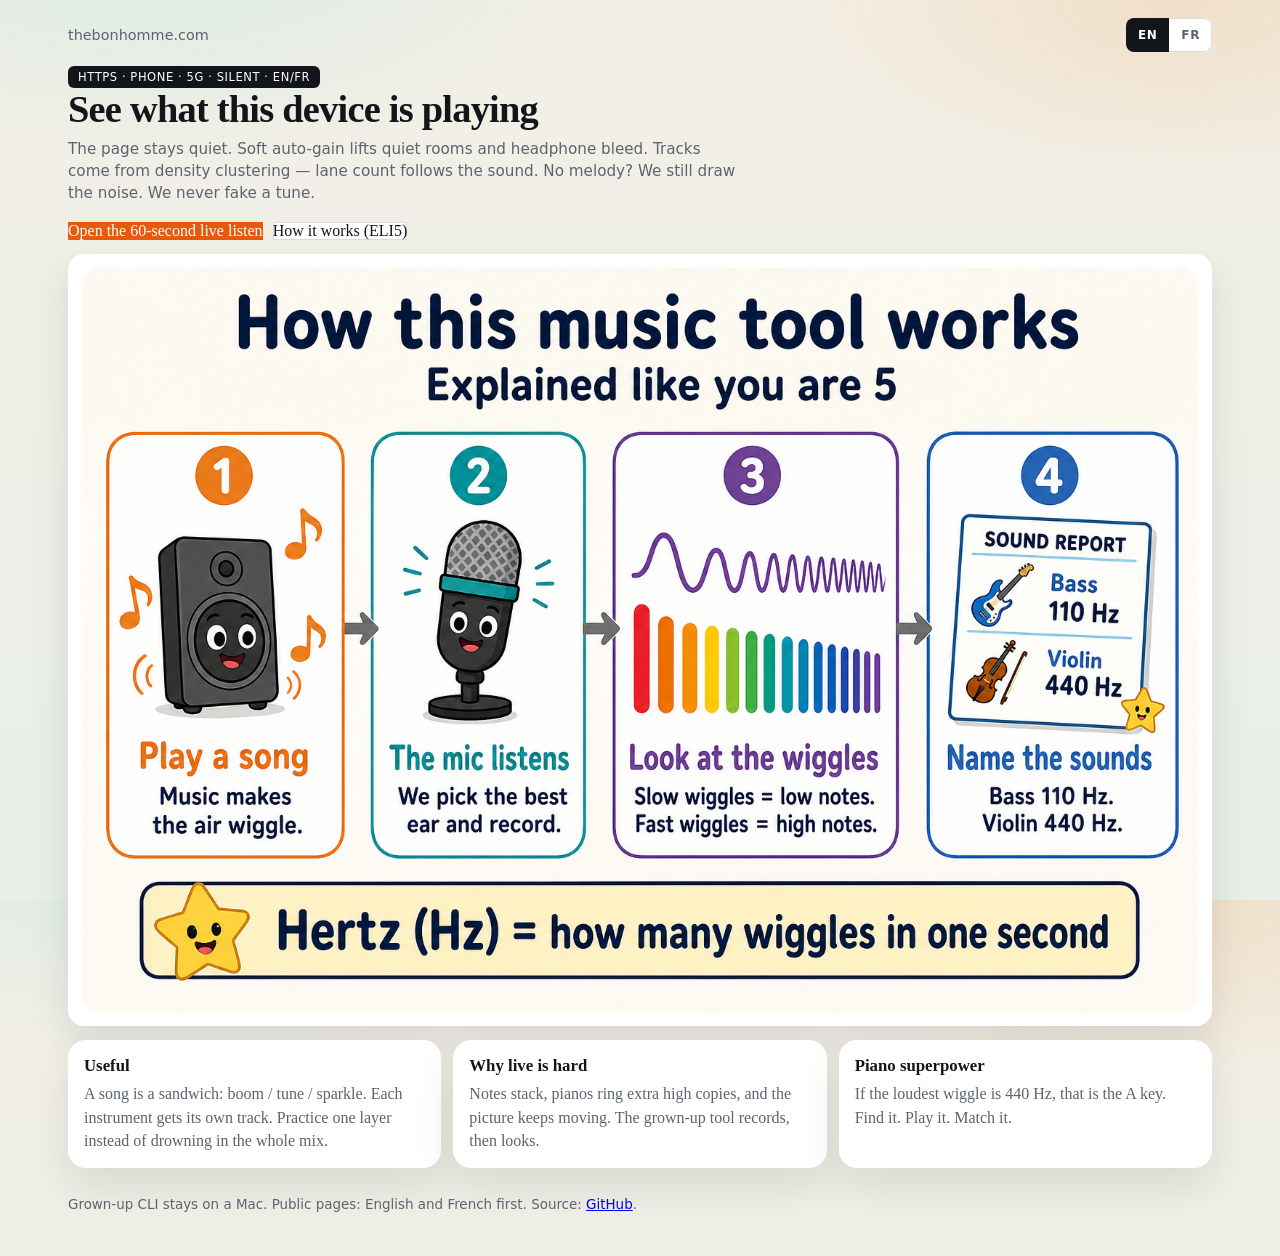
==== docs/index.html @ 870514db "fix: audio-first listen with soft gain and density tracks Drop the fake video tab-capture path, soft" ====
<!DOCTYPE html>
<html lang="en">
<head>
  <meta charset="utf-8">
  <meta name="viewport" content="width=device-width, initial-scale=1, viewport-fit=cover">
  <title data-i18n-title="hubTitle">Symphony Instrument Analysis — see the Hertz of this device</title>
  <meta name="description" content="Silent live-listen for whatever this phone or computer is already playing. No background music. English and French. Works on 5G over HTTPS.">
  <meta name="theme-color" content="#1f2937">
  <link rel="canonical" href="https://thebonhomme.com/SymphonyInstrumentAnalysis/">
  <link rel="alternate" hreflang="en" href="https://thebonhomme.com/SymphonyInstrumentAnalysis/?lang=en">
  <link rel="alternate" hreflang="fr" href="https://thebonhomme.com/SymphonyInstrumentAnalysis/?lang=fr">
  <link rel="stylesheet" href="tutorial/styles.css">
  <style>
    .hub-hero { max-width: 42rem; }
    .hub-hero h1 { font-size: clamp(1.7rem, 5vw, 2.4rem); }
    .cta-row { display: flex; flex-wrap: wrap; gap: 10px; margin-top: 18px; }
    .figure-wrap img { width: 100%; height: auto; border-radius: 18px; display: block; }
    .kid-grid { display: grid; gap: 12px; grid-template-columns: repeat(auto-fit, minmax(220px, 1fr)); }
    .kid-grid article { background: #fff; border-radius: 18px; padding: 16px; box-shadow: var(--shadow); }
    .kid-grid h2 { margin: 0 0 6px; font-size: 1.05rem; }
    .kid-grid p { margin: 0; color: var(--muted); line-height: 1.45; }
    .home-link { color: var(--muted); text-decoration: none; font-size: 0.9rem; }
    .home-link:hover { color: var(--ink); }
  </style>
</head>
<body>
  <div class="app">
    <p class="crumb">
      <a class="home-link" href="https://thebonhomme.com/">thebonhomme.com</a>
      <span class="lang-switch" role="group" aria-label="English / Français">
        <button type="button" data-lang-switch="en" aria-pressed="true">EN</button>
        <button type="button" data-lang-switch="fr" aria-pressed="false">FR</button>
      </span>
    </p>
    <header class="hero">
      <div class="hub-hero">
        <div class="badge" data-i18n="hubBadge">HTTPS · phone · 5G · silent · EN/FR</div>
        <h1 data-i18n="hubH1">See what this device is playing</h1>
        <p data-i18n="hubLead">
          The page stays quiet. It only draws the live sound of this device
          (speaker / Now Playing through the speaker / room). One Logic-style
          Soft auto-gain lifts quiet rooms. Tracks come from density clustering.
          No melody? We still draw the noise.
          We never fake a tune.
        </p>
        <div class="cta-row">
          <a class="primary" style="text-decoration:none;display:inline-block" href="tutorial/" data-i18n="hubCtaTutorial">Open the 60-second live listen</a>
          <a class="ghost" style="text-decoration:none;display:inline-block" href="how-to.html" data-i18n="hubCtaHowTo">How it works (ELI5)</a>
        </div>
      </div>
    </header>

    <section class="figure-wrap panel">
      <img src="howto-eli5.png" width="1600" height="900" data-i18n-alt="howImgAlt" alt="Four-step how-to: play a song, the mic listens, look at the wiggles, then name the sounds in Hertz.">
    </section>

    <section class="kid-grid">
      <article>
        <h2 data-i18n="hubUsefulTitle">Useful</h2>
        <p data-i18n="hubUsefulBody">A song is a sandwich: boom / tune / sparkle. Each instrument gets its own track. Practice one layer instead of drowning in the whole mix.</p>
      </article>
      <article>
        <h2 data-i18n="hubHardTitle">Why live is hard</h2>
        <p data-i18n="hubHardBody">Notes stack, pianos ring extra high copies, and the picture keeps moving. The grown-up tool records, then looks.</p>
      </article>
      <article>
        <h2 data-i18n="hubPianoTitle">Piano superpower</h2>
        <p data-i18n="hubPianoBody">If the loudest wiggle is 440 Hz, that is the A key. Find it. Play it. Match it.</p>
      </article>
    </section>

    <p class="footer">
      <span data-i18n="hubFoot">Grown-up CLI stays on a Mac. Public pages: English and French first. Source:</span>
      <a href="https://github.com/LeBonhommePharma/SymphonyInstrumentAnalysis">GitHub</a>.
    </p>
  </div>
  <script src="i18n.js"></script>
</body>
</html>
---- docs/tutorial/styles.css ----
:root {
  --bg0: #f3efe6;
  --bg1: #e7efe8;
  --ink: #12151a;
  --muted: #5b6470;
  --card: #ffffff;
  --line: #d7dde5;
  --orange: #e8590c;
  --teal: #0f766e;
  --panel-dark: #0c1017;
  --shadow: 0 18px 40px rgba(18, 21, 26, 0.10);
}

* { box-sizing: border-box; }
html, body { height: 100%; margin: 0; }
body {
  font-family: "Iowan Old Style", "Palatino Linotype", Palatino, "Book Antiqua", Georgia, serif;
  background:
    radial-gradient(900px 420px at 12% -8%, #d9ebe4 0%, transparent 55%),
    radial-gradient(800px 380px at 92% 0%, #f0dfc8 0%, transparent 50%),
    linear-gradient(180deg, var(--bg0), var(--bg1));
  color: var(--ink);
  padding: env(safe-area-inset-top) env(safe-area-inset-right) env(safe-area-inset-bottom) env(safe-area-inset-left);
}

.crumb {
  margin: 0;
  font-family: ui-sans-serif, system-ui, -apple-system, sans-serif;
  font-size: 0.82rem;
  color: var(--muted);
  display: flex;
  justify-content: space-between;
  align-items: center;
  gap: 12px;
  flex-wrap: wrap;
}
.crumb a { color: var(--muted); text-decoration: none; }
.crumb a:hover { color: var(--ink); }

.lang-switch {
  display: inline-flex;
  border-radius: 8px;
  overflow: hidden;
  background: #fff;
  box-shadow: inset 0 0 0 1px var(--line);
}
.lang-switch button {
  border-radius: 0;
  padding: 7px 12px;
  font-size: 0.75rem;
  letter-spacing: 0.05em;
  background: transparent;
  color: var(--muted);
  min-height: 34px;
  box-shadow: none;
  font-family: ui-sans-serif, system-ui, sans-serif;
  font-weight: 700;
}
.lang-switch button[aria-pressed="true"] {
  background: var(--ink);
  color: #fff;
}

.app {
  max-width: 1180px;
  margin: 0 auto;
  padding: 18px 18px 28px;
  min-height: 100%;
  display: grid;
  grid-template-rows: auto auto auto 1fr auto;
  gap: 14px;
}

.hero {
  display: flex;
  justify-content: space-between;
  align-items: flex-end;
  gap: 16px;
  flex-wrap: wrap;
}
.hero-copy { max-width: 54ch; }
.hero h1 {
  margin: 0 0 8px;
  font-size: clamp(1.7rem, 4vw, 2.35rem);
  letter-spacing: -0.02em;
  line-height: 1.1;
}
.hero p {
  margin: 0;
  color: var(--muted);
  line-height: 1.45;
  font-family: ui-sans-serif, system-ui, -apple-system, sans-serif;
  font-size: 0.95rem;
}
.badge-row {
  display: flex;
  align-items: center;
  gap: 8px;
  margin-bottom: 8px;
  flex-wrap: wrap;
}
.badge {
  display: inline-block;
  padding: 4px 10px;
  border-radius: 6px;
  background: var(--ink);
  color: #fff;
  font-family: ui-sans-serif, system-ui, sans-serif;
  font-size: 0.72rem;
  letter-spacing: 0.05em;
  text-transform: uppercase;
}
.live-pill {
  display: inline-flex;
  align-items: center;
  gap: 6px;
  padding: 4px 10px;
  border-radius: 999px;
  background: #14532d;
  color: #bbf7d0;
  font-family: ui-sans-serif, system-ui, sans-serif;
  font-size: 0.72rem;
  font-weight: 700;
  letter-spacing: 0.06em;
  text-transform: uppercase;
}
.live-pill::before {
  content: "";
  width: 7px;
  height: 7px;
  border-radius: 50%;
  background: #4ade80;
  box-shadow: 0 0 0 0 rgba(74, 222, 128, 0.7);
  animation: pulse 1.4s ease-out infinite;
}
@keyframes pulse {
  0% { box-shadow: 0 0 0 0 rgba(74, 222, 128, 0.55); }
  70% { box-shadow: 0 0 0 8px rgba(74, 222, 128, 0); }
  100% { box-shadow: 0 0 0 0 rgba(74, 222, 128, 0); }
}

.controls {
  display: flex;
  gap: 8px;
  flex-wrap: wrap;
  align-items: center;
  font-family: ui-sans-serif, system-ui, sans-serif;
}
button {
  border: 0;
  border-radius: 10px;
  padding: 12px 18px;
  font-weight: 700;
  cursor: pointer;
  font-size: 0.95rem;
  font-family: inherit;
}
.primary { background: var(--orange); color: #fff; }
.secondary { background: var(--ink); color: #fff; }
.ghost {
  background: #fff;
  color: var(--ink);
  box-shadow: inset 0 0 0 1px var(--line);
}
button:disabled { opacity: 0.45; cursor: not-allowed; }

.meter-bar {
  background: var(--card);
  border-radius: 14px;
  padding: 12px 14px;
  box-shadow: var(--shadow);
  font-family: ui-sans-serif, system-ui, sans-serif;
}
.meter-label {
  display: flex;
  justify-content: space-between;
  font-size: 0.78rem;
  color: var(--muted);
  letter-spacing: 0.04em;
  text-transform: uppercase;
  margin-bottom: 8px;
}
.gain { color: var(--ink); font-variant-numeric: tabular-nums; }
.meter-track {
  height: 10px;
  border-radius: 999px;
  background: #e8edf3;
  overflow: hidden;
}
.meter-fill {
  width: 100%;
  height: 100%;
  transform-origin: left center;
  transform: scaleX(0);
  background: linear-gradient(90deg, var(--teal), #2dd4bf 55%, var(--orange));
  transition: transform 60ms linear;
}
.meter-fill.hot { background: linear-gradient(90deg, #f59e0b, #ef4444); }
.meter-hint {
  margin: 8px 0 0;
  color: var(--muted);
  font-size: 0.82rem;
  line-height: 1.35;
}

.stage {
  display: grid;
  grid-template-columns: 1.45fr 0.85fr;
  gap: 14px;
  min-height: 0;
}
@media (max-width: 900px) {
  .stage { grid-template-columns: 1fr; }
  .hero h1 { font-size: 1.55rem; }
  button { min-height: 44px; }
}

.panel {
  background: var(--card);
  border-radius: 16px;
  box-shadow: var(--shadow);
  padding: 14px;
  min-height: 0;
}
.panel h3 {
  margin: 0 0 10px;
  font-family: ui-sans-serif, system-ui, sans-serif;
  font-size: 0.78rem;
  letter-spacing: 0.08em;
  text-transform: uppercase;
  color: var(--muted);
}

canvas {
  width: 100%;
  display: block;
  border-radius: 12px;
  background: var(--panel-dark);
}
#tracks { height: 160px; min-height: 160px; }
#spec { height: 180px; }
.daw-panel h3 { margin-bottom: 8px; }

.note-row {
  display: flex;
  justify-content: space-between;
  gap: 12px;
  margin-top: 12px;
  flex-wrap: wrap;
}
.note-card {
  flex: 1;
  min-width: 140px;
  background: #f7f4ee;
  border-radius: 12px;
  padding: 12px;
  font-family: ui-sans-serif, system-ui, sans-serif;
}
.note-card strong {
  display: block;
  font-size: 1.7rem;
  font-family: Georgia, serif;
}
.note-card span { color: var(--muted); font-size: 0.85rem; }

.peaks {
  margin: 12px 0 0;
  font-family: ui-monospace, SFMono-Regular, Menlo, monospace;
  font-size: 0.8rem;
  color: #4b5563;
  min-height: 4.2em;
  white-space: pre-wrap;
}

.piano {
  display: flex;
  height: 104px;
  border-radius: 10px;
  overflow: hidden;
  position: relative;
  background: #111827;
  margin-top: 10px;
}
.white-key, .black-key {
  position: relative;
  border: 1px solid #d1d5db;
}
.white-key {
  flex: 1;
  background: #fff;
  transition: background-color 80ms linear;
}
.white-key.on { background: #fdba74; }
.black-key {
  position: absolute;
  width: 7.2%;
  height: 62%;
  background: #111827;
  border-radius: 0 0 5px 5px;
  z-index: 1;
  transition: background-color 80ms linear;
}
.black-key.on { background: #7c3aed; }

.hard-flag {
  margin-top: 10px;
  padding: 10px 12px;
  border-radius: 10px;
  background: #eef6f3;
  color: #134e4a;
  font-family: ui-sans-serif, system-ui, sans-serif;
  font-size: 0.88rem;
  line-height: 1.4;
}

.footer {
  color: var(--muted);
  font-family: ui-sans-serif, system-ui, sans-serif;
  font-size: 0.84rem;
  line-height: 1.45;
}
.footer code {
  background: #fff;
  padding: 1px 6px;
  border-radius: 6px;
}

.bootstrap {
  position: fixed;
  inset: 0;
  background: rgba(12, 16, 23, 0.48);
  display: grid;
  place-items: end center;
  padding: 20px;
  z-index: 5;
}
.bootstrap.hidden { display: none; }
.bootstrap-card {
  background: #fff;
  width: min(520px, 100%);
  border-radius: 18px;
  padding: 22px;
  box-shadow: var(--shadow);
  margin-bottom: max(8px, env(safe-area-inset-bottom));
  animation: rise 320ms ease-out;
}
@keyframes rise {
  from { transform: translateY(18px); opacity: 0; }
  to { transform: translateY(0); opacity: 1; }
}
.bootstrap-card h2 {
  margin: 0 0 8px;
  font-size: 1.35rem;
  letter-spacing: -0.01em;
}
.bootstrap-card p {
  margin: 0;
  color: var(--muted);
  line-height: 1.45;
  font-family: ui-sans-serif, system-ui, sans-serif;
  font-size: 0.92rem;
}
.bootstrap-card .controls { margin-top: 16px; }

.silent {
  margin-top: 10px;
  color: var(--orange);
  font-family: ui-sans-serif, system-ui, sans-serif;
  font-weight: 700;
  min-height: 1.3em;
  font-size: 0.92rem;
}

body.is-listening .bootstrap { display: none; }
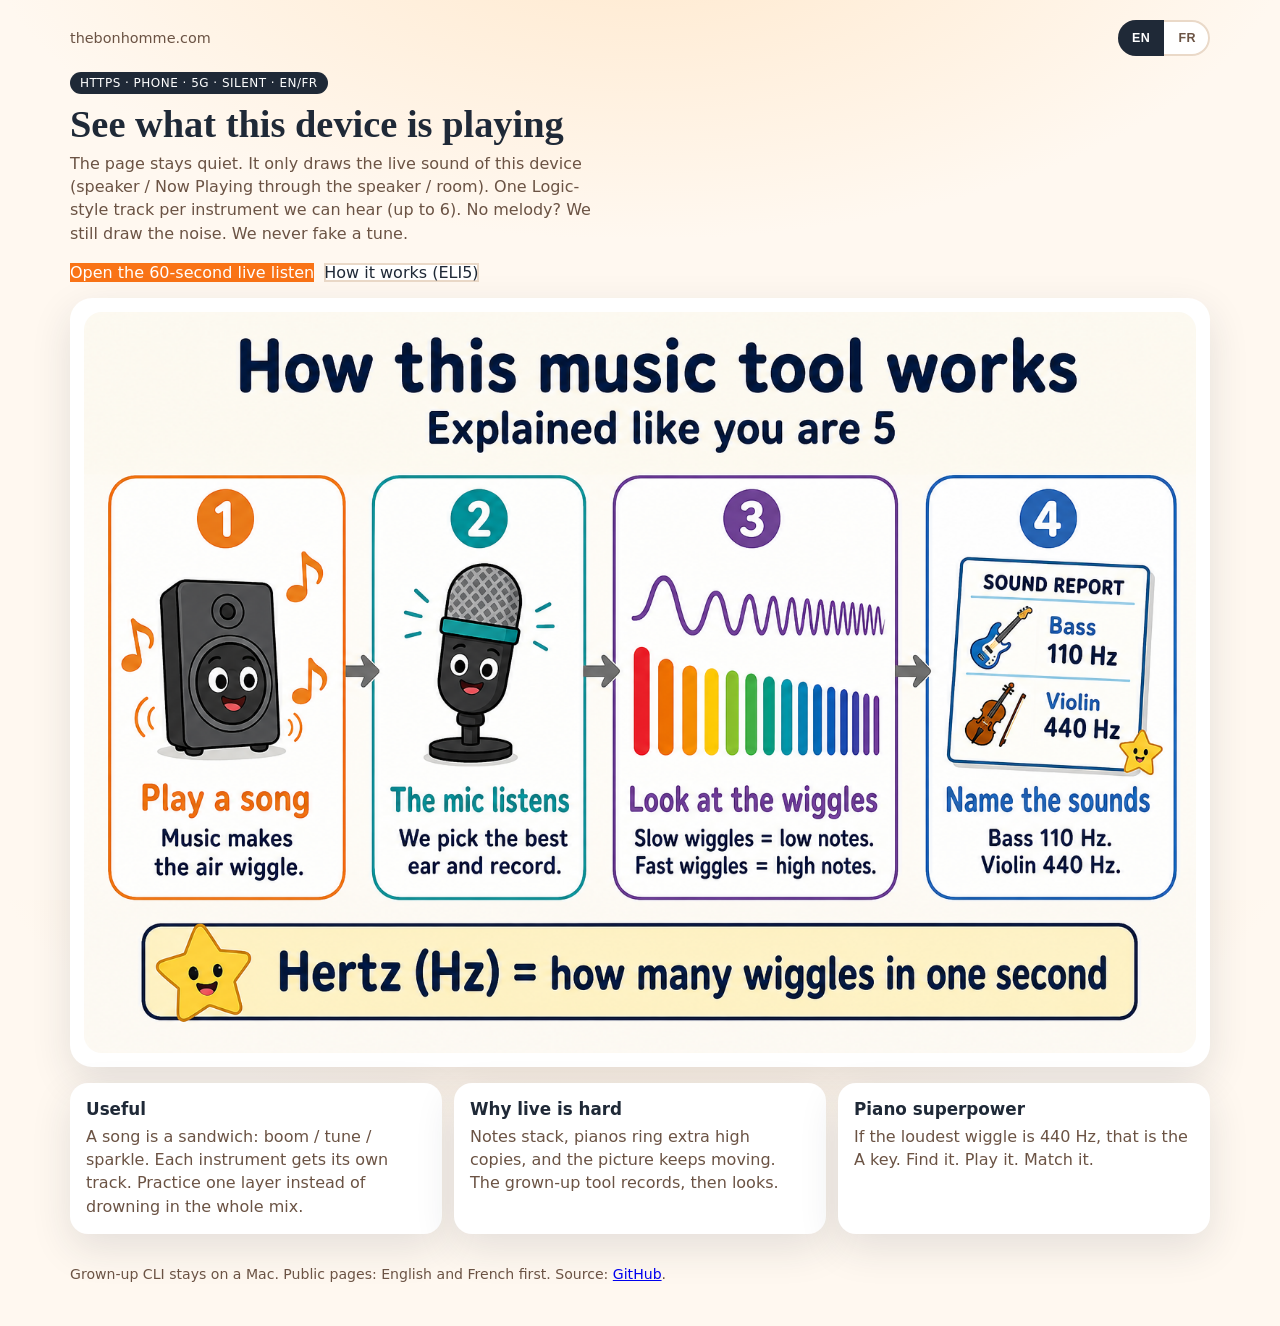
==== commit 9850789a: "merge: origin/main into feat/web-crayon-piano Keep idle Écouter as live/green and Stop as stop/red. " ====
--- a/docs/index.html
+++ b/docs/index.html
@@ -39,8 +39,7 @@
         <p data-i18n="hubLead">
           The page stays quiet. It only draws the live sound of this device
           (speaker / Now Playing through the speaker / room). One Logic-style
-          Soft auto-gain lifts quiet rooms. Tracks come from density clustering.
-          No melody? We still draw the noise.
+          track per instrument (up to 6). No melody? We still draw the noise.
           We never fake a tune.
         </p>
         <div class="cta-row">
--- a/docs/tutorial/styles.css
+++ b/docs/tutorial/styles.css
@@ -1,32 +1,26 @@
 :root {
-  --bg0: #f3efe6;
-  --bg1: #e7efe8;
-  --ink: #12151a;
-  --muted: #5b6470;
+  --cream: #fff8f0;
+  --ink: #1f2937;
+  --muted: #6b5344;
   --card: #ffffff;
-  --line: #d7dde5;
-  --orange: #e8590c;
-  --teal: #0f766e;
-  --panel-dark: #0c1017;
-  --shadow: 0 18px 40px rgba(18, 21, 26, 0.10);
+  --orange: #f97316;
+  --teal: #0d9488;
+  --purple: #7c3aed;
+  --blue: #2563eb;
+  --shadow: 0 14px 40px rgba(31, 41, 55, 0.12);
 }
 
 * { box-sizing: border-box; }
 html, body { height: 100%; margin: 0; }
 body {
-  font-family: "Iowan Old Style", "Palatino Linotype", Palatino, "Book Antiqua", Georgia, serif;
-  background:
-    radial-gradient(900px 420px at 12% -8%, #d9ebe4 0%, transparent 55%),
-    radial-gradient(800px 380px at 92% 0%, #f0dfc8 0%, transparent 50%),
-    linear-gradient(180deg, var(--bg0), var(--bg1));
+  font-family: ui-sans-serif, system-ui, -apple-system, "Segoe UI", sans-serif;
+  background: radial-gradient(1200px 600px at 50% -10%, #ffe8cc, var(--cream) 55%);
   color: var(--ink);
   padding: env(safe-area-inset-top) env(safe-area-inset-right) env(safe-area-inset-bottom) env(safe-area-inset-left);
 }
-
 .crumb {
   margin: 0;
-  font-family: ui-sans-serif, system-ui, -apple-system, sans-serif;
-  font-size: 0.82rem;
+  font-size: 0.85rem;
   color: var(--muted);
   display: flex;
   justify-content: space-between;
@@ -34,198 +28,127 @@
   gap: 12px;
   flex-wrap: wrap;
 }
-.crumb a { color: var(--muted); text-decoration: none; }
+.crumb a { color: var(--muted); }
 .crumb a:hover { color: var(--ink); }
 
 .lang-switch {
   display: inline-flex;
-  border-radius: 8px;
+  border-radius: 999px;
   overflow: hidden;
   background: #fff;
-  box-shadow: inset 0 0 0 1px var(--line);
+  box-shadow: inset 0 0 0 2px #ead9c8;
 }
 .lang-switch button {
   border-radius: 0;
-  padding: 7px 12px;
-  font-size: 0.75rem;
-  letter-spacing: 0.05em;
+  padding: 8px 14px;
+  font-size: 0.78rem;
+  letter-spacing: 0.04em;
   background: transparent;
   color: var(--muted);
-  min-height: 34px;
+  min-height: 36px;
   box-shadow: none;
-  font-family: ui-sans-serif, system-ui, sans-serif;
-  font-weight: 700;
 }
 .lang-switch button[aria-pressed="true"] {
-  background: var(--ink);
+  background: #1f2937;
   color: #fff;
 }
 
 .app {
   max-width: 1180px;
   margin: 0 auto;
-  padding: 18px 18px 28px;
+  padding: 20px 20px 28px;
   min-height: 100%;
   display: grid;
-  grid-template-rows: auto auto auto 1fr auto;
-  gap: 14px;
+  grid-template-rows: auto auto 1fr auto;
+  gap: 16px;
 }
 
 .hero {
   display: flex;
   justify-content: space-between;
-  align-items: flex-end;
+  align-items: flex-start;
   gap: 16px;
   flex-wrap: wrap;
 }
-.hero-copy { max-width: 54ch; }
 .hero h1 {
-  margin: 0 0 8px;
-  font-size: clamp(1.7rem, 4vw, 2.35rem);
-  letter-spacing: -0.02em;
-  line-height: 1.1;
-}
-.hero p {
-  margin: 0;
-  color: var(--muted);
-  line-height: 1.45;
-  font-family: ui-sans-serif, system-ui, -apple-system, sans-serif;
-  font-size: 0.95rem;
-}
-.badge-row {
-  display: flex;
-  align-items: center;
-  gap: 8px;
-  margin-bottom: 8px;
-  flex-wrap: wrap;
-}
+  margin: 0 0 6px;
+  font-family: Georgia, "Times New Roman", serif;
+  font-size: 2rem;
+}
+.hero p { margin: 0; color: var(--muted); max-width: 52ch; line-height: 1.45; }
 .badge {
   display: inline-block;
-  padding: 4px 10px;
-  border-radius: 6px;
-  background: var(--ink);
-  color: #fff;
-  font-family: ui-sans-serif, system-ui, sans-serif;
-  font-size: 0.72rem;
-  letter-spacing: 0.05em;
-  text-transform: uppercase;
-}
-.live-pill {
-  display: inline-flex;
-  align-items: center;
-  gap: 6px;
+  margin-bottom: 8px;
   padding: 4px 10px;
   border-radius: 999px;
-  background: #14532d;
-  color: #bbf7d0;
-  font-family: ui-sans-serif, system-ui, sans-serif;
-  font-size: 0.72rem;
-  font-weight: 700;
-  letter-spacing: 0.06em;
+  background: #1f2937;
+  color: #fff;
+  font-size: 0.75rem;
+  letter-spacing: 0.04em;
   text-transform: uppercase;
 }
-.live-pill::before {
-  content: "";
-  width: 7px;
-  height: 7px;
-  border-radius: 50%;
-  background: #4ade80;
-  box-shadow: 0 0 0 0 rgba(74, 222, 128, 0.7);
-  animation: pulse 1.4s ease-out infinite;
-}
-@keyframes pulse {
-  0% { box-shadow: 0 0 0 0 rgba(74, 222, 128, 0.55); }
-  70% { box-shadow: 0 0 0 8px rgba(74, 222, 128, 0); }
-  100% { box-shadow: 0 0 0 0 rgba(74, 222, 128, 0); }
-}
-
-.controls {
-  display: flex;
-  gap: 8px;
-  flex-wrap: wrap;
-  align-items: center;
-  font-family: ui-sans-serif, system-ui, sans-serif;
-}
+
+.controls { display: flex; gap: 8px; flex-wrap: wrap; align-items: center; }
 button {
   border: 0;
-  border-radius: 10px;
+  border-radius: 999px;
   padding: 12px 18px;
   font-weight: 700;
   cursor: pointer;
   font-size: 0.95rem;
-  font-family: inherit;
 }
 .primary { background: var(--orange); color: #fff; }
-.secondary { background: var(--ink); color: #fff; }
-.ghost {
-  background: #fff;
-  color: var(--ink);
-  box-shadow: inset 0 0 0 1px var(--line);
-}
+.secondary { background: #1f2937; color: #fff; }
+.ghost { background: #fff; color: var(--ink); box-shadow: inset 0 0 0 2px #ead9c8; }
 button:disabled { opacity: 0.45; cursor: not-allowed; }
 
-.meter-bar {
+.tour {
   background: var(--card);
-  border-radius: 14px;
-  padding: 12px 14px;
+  border-radius: 22px;
+  padding: 16px 18px;
   box-shadow: var(--shadow);
-  font-family: ui-sans-serif, system-ui, sans-serif;
-}
-.meter-label {
-  display: flex;
-  justify-content: space-between;
-  font-size: 0.78rem;
-  color: var(--muted);
-  letter-spacing: 0.04em;
-  text-transform: uppercase;
-  margin-bottom: 8px;
-}
-.gain { color: var(--ink); font-variant-numeric: tabular-nums; }
-.meter-track {
-  height: 10px;
-  border-radius: 999px;
-  background: #e8edf3;
-  overflow: hidden;
-}
-.meter-fill {
-  width: 100%;
-  height: 100%;
-  transform-origin: left center;
-  transform: scaleX(0);
-  background: linear-gradient(90deg, var(--teal), #2dd4bf 55%, var(--orange));
-  transition: transform 60ms linear;
-}
-.meter-fill.hot { background: linear-gradient(90deg, #f59e0b, #ef4444); }
-.meter-hint {
-  margin: 8px 0 0;
-  color: var(--muted);
-  font-size: 0.82rem;
-  line-height: 1.35;
-}
+  display: grid;
+  grid-template-columns: auto 1fr auto;
+  gap: 14px;
+  align-items: center;
+}
+.tour-step {
+  width: 48px;
+  height: 48px;
+  border-radius: 50%;
+  display: grid;
+  place-items: center;
+  color: #fff;
+  font-weight: 800;
+  background: var(--blue);
+}
+.tour h2 { margin: 0 0 4px; font-size: 1.15rem; }
+.tour p { margin: 0; color: var(--muted); line-height: 1.4; }
 
 .stage {
   display: grid;
-  grid-template-columns: 1.45fr 0.85fr;
-  gap: 14px;
+  grid-template-columns: 1.4fr 0.8fr;
+  gap: 16px;
   min-height: 0;
 }
 @media (max-width: 900px) {
   .stage { grid-template-columns: 1fr; }
+  .tour { grid-template-columns: auto 1fr; }
+  .tour .ghost { grid-column: 1 / -1; }
   .hero h1 { font-size: 1.55rem; }
   button { min-height: 44px; }
 }
 
 .panel {
   background: var(--card);
-  border-radius: 16px;
+  border-radius: 22px;
   box-shadow: var(--shadow);
   padding: 14px;
   min-height: 0;
 }
 .panel h3 {
   margin: 0 0 10px;
-  font-family: ui-sans-serif, system-ui, sans-serif;
-  font-size: 0.78rem;
+  font-size: 0.82rem;
   letter-spacing: 0.08em;
   text-transform: uppercase;
   color: var(--muted);
@@ -234,11 +157,11 @@
 canvas {
   width: 100%;
   display: block;
-  border-radius: 12px;
-  background: var(--panel-dark);
-}
-#tracks { height: 160px; min-height: 160px; }
-#spec { height: 180px; }
+  border-radius: 16px;
+  background: #141820;
+}
+#tracks { height: 160px; min-height: 160px; border-radius: 12px; }
+#spec { height: 150px; }
 .daw-panel h3 { margin-bottom: 8px; }
 
 .note-row {
@@ -251,22 +174,17 @@
 .note-card {
   flex: 1;
   min-width: 140px;
-  background: #f7f4ee;
-  border-radius: 12px;
+  background: #fff8f0;
+  border-radius: 16px;
   padding: 12px;
-  font-family: ui-sans-serif, system-ui, sans-serif;
-}
-.note-card strong {
-  display: block;
-  font-size: 1.7rem;
-  font-family: Georgia, serif;
-}
-.note-card span { color: var(--muted); font-size: 0.85rem; }
+}
+.note-card strong { display: block; font-size: 1.8rem; }
+.note-card span { color: var(--muted); font-size: 0.9rem; }
 
 .peaks {
   margin: 12px 0 0;
   font-family: ui-monospace, SFMono-Regular, Menlo, monospace;
-  font-size: 0.8rem;
+  font-size: 0.82rem;
   color: #4b5563;
   min-height: 4.2em;
   white-space: pre-wrap;
@@ -274,12 +192,11 @@
 
 .piano {
   display: flex;
-  height: 104px;
-  border-radius: 10px;
+  height: 110px;
+  border-radius: 12px;
   overflow: hidden;
   position: relative;
   background: #111827;
-  margin-top: 10px;
 }
 .white-key, .black-key {
   position: relative;
@@ -288,7 +205,6 @@
 .white-key {
   flex: 1;
   background: #fff;
-  transition: background-color 80ms linear;
 }
 .white-key.on { background: #fdba74; }
 .black-key {
@@ -296,27 +212,24 @@
   width: 7.2%;
   height: 62%;
   background: #111827;
-  border-radius: 0 0 5px 5px;
+  border-radius: 0 0 6px 6px;
   z-index: 1;
-  transition: background-color 80ms linear;
-}
-.black-key.on { background: #7c3aed; }
+}
+.black-key.on { background: var(--purple); }
 
 .hard-flag {
   margin-top: 10px;
   padding: 10px 12px;
-  border-radius: 10px;
-  background: #eef6f3;
-  color: #134e4a;
-  font-family: ui-sans-serif, system-ui, sans-serif;
+  border-radius: 14px;
+  background: #eef2ff;
+  color: #1e3a8a;
+  font-size: 0.92rem;
+  line-height: 1.4;
+}
+
+.footer {
+  color: var(--muted);
   font-size: 0.88rem;
-  line-height: 1.4;
-}
-
-.footer {
-  color: var(--muted);
-  font-family: ui-sans-serif, system-ui, sans-serif;
-  font-size: 0.84rem;
   line-height: 1.45;
 }
 .footer code {
@@ -325,50 +238,28 @@
   border-radius: 6px;
 }
 
-.bootstrap {
+.gate {
   position: fixed;
   inset: 0;
-  background: rgba(12, 16, 23, 0.48);
-  display: grid;
-  place-items: end center;
+  background: rgba(31, 41, 55, 0.55);
+  display: grid;
+  place-items: center;
   padding: 20px;
   z-index: 5;
 }
-.bootstrap.hidden { display: none; }
-.bootstrap-card {
-  background: #fff;
-  width: min(520px, 100%);
-  border-radius: 18px;
-  padding: 22px;
+.gate.hidden { display: none; }
+.gate-card {
+  background: #fff;
+  max-width: 560px;
+  border-radius: 24px;
+  padding: 28px;
   box-shadow: var(--shadow);
-  margin-bottom: max(8px, env(safe-area-inset-bottom));
-  animation: rise 320ms ease-out;
-}
-@keyframes rise {
-  from { transform: translateY(18px); opacity: 0; }
-  to { transform: translateY(0); opacity: 1; }
-}
-.bootstrap-card h2 {
-  margin: 0 0 8px;
-  font-size: 1.35rem;
-  letter-spacing: -0.01em;
-}
-.bootstrap-card p {
-  margin: 0;
-  color: var(--muted);
-  line-height: 1.45;
-  font-family: ui-sans-serif, system-ui, sans-serif;
-  font-size: 0.92rem;
-}
-.bootstrap-card .controls { margin-top: 16px; }
-
+}
+.gate-card h2 { margin: 0 0 10px; font-family: Georgia, serif; }
+.gate-card p { color: var(--muted); line-height: 1.5; }
 .silent {
   margin-top: 10px;
   color: var(--orange);
-  font-family: ui-sans-serif, system-ui, sans-serif;
   font-weight: 700;
   min-height: 1.3em;
-  font-size: 0.92rem;
-}
-
-body.is-listening .bootstrap { display: none; }
+}
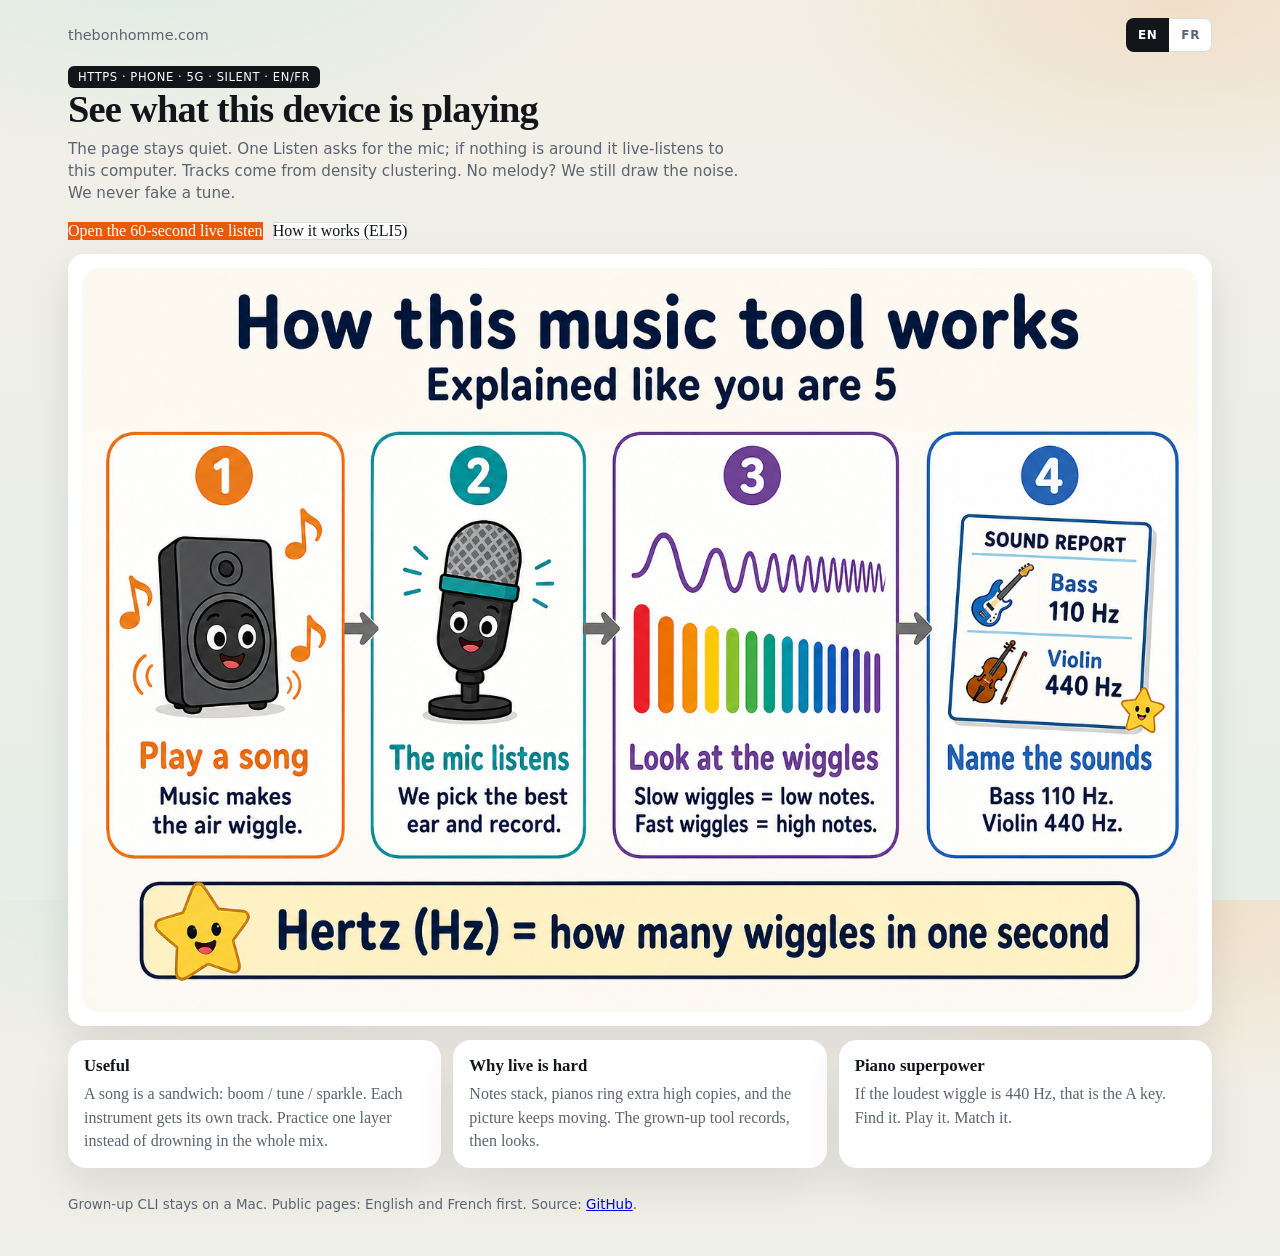
==== commit 0c1a38d1: "Merge pull request #11 from LeBonhommePharma/feat/mic-first-listen fix: mic first, then live listen " ====
--- a/docs/index.html
+++ b/docs/index.html
@@ -39,7 +39,8 @@
         <p data-i18n="hubLead">
           The page stays quiet. It only draws the live sound of this device
           (speaker / Now Playing through the speaker / room). One Logic-style
-          track per instrument (up to 6). No melody? We still draw the noise.
+          Soft auto-gain lifts quiet rooms. Tracks come from density clustering.
+          No melody? We still draw the noise.
           We never fake a tune.
         </p>
         <div class="cta-row">
--- a/docs/tutorial/styles.css
+++ b/docs/tutorial/styles.css
@@ -1,26 +1,32 @@
 :root {
-  --cream: #fff8f0;
-  --ink: #1f2937;
-  --muted: #6b5344;
+  --bg0: #f3efe6;
+  --bg1: #e7efe8;
+  --ink: #12151a;
+  --muted: #5b6470;
   --card: #ffffff;
-  --orange: #f97316;
-  --teal: #0d9488;
-  --purple: #7c3aed;
-  --blue: #2563eb;
-  --shadow: 0 14px 40px rgba(31, 41, 55, 0.12);
+  --line: #d7dde5;
+  --orange: #e8590c;
+  --teal: #0f766e;
+  --panel-dark: #0c1017;
+  --shadow: 0 18px 40px rgba(18, 21, 26, 0.10);
 }
 
 * { box-sizing: border-box; }
 html, body { height: 100%; margin: 0; }
 body {
-  font-family: ui-sans-serif, system-ui, -apple-system, "Segoe UI", sans-serif;
-  background: radial-gradient(1200px 600px at 50% -10%, #ffe8cc, var(--cream) 55%);
+  font-family: "Iowan Old Style", "Palatino Linotype", Palatino, "Book Antiqua", Georgia, serif;
+  background:
+    radial-gradient(900px 420px at 12% -8%, #d9ebe4 0%, transparent 55%),
+    radial-gradient(800px 380px at 92% 0%, #f0dfc8 0%, transparent 50%),
+    linear-gradient(180deg, var(--bg0), var(--bg1));
   color: var(--ink);
   padding: env(safe-area-inset-top) env(safe-area-inset-right) env(safe-area-inset-bottom) env(safe-area-inset-left);
 }
+
 .crumb {
   margin: 0;
-  font-size: 0.85rem;
+  font-family: ui-sans-serif, system-ui, -apple-system, sans-serif;
+  font-size: 0.82rem;
   color: var(--muted);
   display: flex;
   justify-content: space-between;
@@ -28,127 +34,200 @@
   gap: 12px;
   flex-wrap: wrap;
 }
-.crumb a { color: var(--muted); }
+.crumb a { color: var(--muted); text-decoration: none; }
 .crumb a:hover { color: var(--ink); }
 
 .lang-switch {
   display: inline-flex;
-  border-radius: 999px;
+  border-radius: 8px;
   overflow: hidden;
   background: #fff;
-  box-shadow: inset 0 0 0 2px #ead9c8;
+  box-shadow: inset 0 0 0 1px var(--line);
 }
 .lang-switch button {
   border-radius: 0;
-  padding: 8px 14px;
-  font-size: 0.78rem;
-  letter-spacing: 0.04em;
+  padding: 7px 12px;
+  font-size: 0.75rem;
+  letter-spacing: 0.05em;
   background: transparent;
   color: var(--muted);
-  min-height: 36px;
+  min-height: 34px;
   box-shadow: none;
+  font-family: ui-sans-serif, system-ui, sans-serif;
+  font-weight: 700;
 }
 .lang-switch button[aria-pressed="true"] {
-  background: #1f2937;
+  background: var(--ink);
   color: #fff;
 }
 
 .app {
   max-width: 1180px;
   margin: 0 auto;
-  padding: 20px 20px 28px;
+  padding: 18px 18px 28px;
   min-height: 100%;
   display: grid;
-  grid-template-rows: auto auto 1fr auto;
+  grid-template-rows: auto auto auto 1fr auto;
+  gap: 14px;
+}
+
+.hero {
+  display: flex;
+  justify-content: space-between;
+  align-items: flex-end;
   gap: 16px;
-}
-
-.hero {
-  display: flex;
-  justify-content: space-between;
-  align-items: flex-start;
-  gap: 16px;
-  flex-wrap: wrap;
-}
+  flex-wrap: wrap;
+}
+.hero-copy { max-width: 54ch; }
 .hero h1 {
-  margin: 0 0 6px;
-  font-family: Georgia, "Times New Roman", serif;
-  font-size: 2rem;
-}
-.hero p { margin: 0; color: var(--muted); max-width: 52ch; line-height: 1.45; }
+  margin: 0 0 8px;
+  font-size: clamp(1.7rem, 4vw, 2.35rem);
+  letter-spacing: -0.02em;
+  line-height: 1.1;
+}
+.hero p {
+  margin: 0;
+  color: var(--muted);
+  line-height: 1.45;
+  font-family: ui-sans-serif, system-ui, -apple-system, sans-serif;
+  font-size: 0.95rem;
+}
+.badge-row {
+  display: flex;
+  align-items: center;
+  gap: 8px;
+  margin-bottom: 8px;
+  flex-wrap: wrap;
+}
 .badge {
   display: inline-block;
-  margin-bottom: 8px;
+  padding: 4px 10px;
+  border-radius: 6px;
+  background: var(--ink);
+  color: #fff;
+  font-family: ui-sans-serif, system-ui, sans-serif;
+  font-size: 0.72rem;
+  letter-spacing: 0.05em;
+  text-transform: uppercase;
+}
+.live-pill {
+  display: inline-flex;
+  align-items: center;
+  gap: 6px;
   padding: 4px 10px;
   border-radius: 999px;
-  background: #1f2937;
-  color: #fff;
-  font-size: 0.75rem;
-  letter-spacing: 0.04em;
+  background: #14532d;
+  color: #bbf7d0;
+  font-family: ui-sans-serif, system-ui, sans-serif;
+  font-size: 0.72rem;
+  font-weight: 700;
+  letter-spacing: 0.06em;
   text-transform: uppercase;
 }
-
-.controls { display: flex; gap: 8px; flex-wrap: wrap; align-items: center; }
+.live-pill::before {
+  content: "";
+  width: 7px;
+  height: 7px;
+  border-radius: 50%;
+  background: #4ade80;
+  box-shadow: 0 0 0 0 rgba(74, 222, 128, 0.7);
+  animation: pulse 1.4s ease-out infinite;
+}
+@keyframes pulse {
+  0% { box-shadow: 0 0 0 0 rgba(74, 222, 128, 0.55); }
+  70% { box-shadow: 0 0 0 8px rgba(74, 222, 128, 0); }
+  100% { box-shadow: 0 0 0 0 rgba(74, 222, 128, 0); }
+}
+
+.controls {
+  display: flex;
+  gap: 8px;
+  flex-wrap: wrap;
+  align-items: center;
+  font-family: ui-sans-serif, system-ui, sans-serif;
+}
+.share-only { display: none !important; }
+body.need-tab .share-only { display: inline-flex !important; }
 button {
   border: 0;
-  border-radius: 999px;
+  border-radius: 10px;
   padding: 12px 18px;
   font-weight: 700;
   cursor: pointer;
   font-size: 0.95rem;
+  font-family: inherit;
 }
 .primary { background: var(--orange); color: #fff; }
-.secondary { background: #1f2937; color: #fff; }
-.ghost { background: #fff; color: var(--ink); box-shadow: inset 0 0 0 2px #ead9c8; }
+.secondary { background: var(--ink); color: #fff; }
+.ghost {
+  background: #fff;
+  color: var(--ink);
+  box-shadow: inset 0 0 0 1px var(--line);
+}
 button:disabled { opacity: 0.45; cursor: not-allowed; }
 
-.tour {
+.meter-bar {
   background: var(--card);
-  border-radius: 22px;
-  padding: 16px 18px;
+  border-radius: 14px;
+  padding: 12px 14px;
   box-shadow: var(--shadow);
-  display: grid;
-  grid-template-columns: auto 1fr auto;
-  gap: 14px;
-  align-items: center;
-}
-.tour-step {
-  width: 48px;
-  height: 48px;
-  border-radius: 50%;
-  display: grid;
-  place-items: center;
-  color: #fff;
-  font-weight: 800;
-  background: var(--blue);
-}
-.tour h2 { margin: 0 0 4px; font-size: 1.15rem; }
-.tour p { margin: 0; color: var(--muted); line-height: 1.4; }
+  font-family: ui-sans-serif, system-ui, sans-serif;
+}
+.meter-label {
+  display: flex;
+  justify-content: space-between;
+  font-size: 0.78rem;
+  color: var(--muted);
+  letter-spacing: 0.04em;
+  text-transform: uppercase;
+  margin-bottom: 8px;
+}
+.gain { color: var(--ink); font-variant-numeric: tabular-nums; }
+.meter-track {
+  height: 10px;
+  border-radius: 999px;
+  background: #e8edf3;
+  overflow: hidden;
+}
+.meter-fill {
+  width: 100%;
+  height: 100%;
+  transform-origin: left center;
+  transform: scaleX(0);
+  background: linear-gradient(90deg, var(--teal), #2dd4bf 55%, var(--orange));
+  transition: transform 60ms linear;
+}
+.meter-fill.hot { background: linear-gradient(90deg, #f59e0b, #ef4444); }
+.meter-hint {
+  margin: 8px 0 0;
+  color: var(--muted);
+  font-size: 0.82rem;
+  line-height: 1.35;
+}
 
 .stage {
   display: grid;
-  grid-template-columns: 1.4fr 0.8fr;
-  gap: 16px;
+  grid-template-columns: 1.45fr 0.85fr;
+  gap: 14px;
   min-height: 0;
 }
 @media (max-width: 900px) {
   .stage { grid-template-columns: 1fr; }
-  .tour { grid-template-columns: auto 1fr; }
-  .tour .ghost { grid-column: 1 / -1; }
   .hero h1 { font-size: 1.55rem; }
   button { min-height: 44px; }
 }
 
 .panel {
   background: var(--card);
-  border-radius: 22px;
+  border-radius: 16px;
   box-shadow: var(--shadow);
   padding: 14px;
   min-height: 0;
 }
 .panel h3 {
   margin: 0 0 10px;
-  font-size: 0.82rem;
+  font-family: ui-sans-serif, system-ui, sans-serif;
+  font-size: 0.78rem;
   letter-spacing: 0.08em;
   text-transform: uppercase;
   color: var(--muted);
@@ -157,11 +236,11 @@
 canvas {
   width: 100%;
   display: block;
-  border-radius: 16px;
-  background: #141820;
-}
-#tracks { height: 160px; min-height: 160px; border-radius: 12px; }
-#spec { height: 150px; }
+  border-radius: 12px;
+  background: var(--panel-dark);
+}
+#tracks { height: 160px; min-height: 160px; }
+#spec { height: 180px; }
 .daw-panel h3 { margin-bottom: 8px; }
 
 .note-row {
@@ -174,17 +253,22 @@
 .note-card {
   flex: 1;
   min-width: 140px;
-  background: #fff8f0;
-  border-radius: 16px;
+  background: #f7f4ee;
+  border-radius: 12px;
   padding: 12px;
-}
-.note-card strong { display: block; font-size: 1.8rem; }
-.note-card span { color: var(--muted); font-size: 0.9rem; }
+  font-family: ui-sans-serif, system-ui, sans-serif;
+}
+.note-card strong {
+  display: block;
+  font-size: 1.7rem;
+  font-family: Georgia, serif;
+}
+.note-card span { color: var(--muted); font-size: 0.85rem; }
 
 .peaks {
   margin: 12px 0 0;
   font-family: ui-monospace, SFMono-Regular, Menlo, monospace;
-  font-size: 0.82rem;
+  font-size: 0.8rem;
   color: #4b5563;
   min-height: 4.2em;
   white-space: pre-wrap;
@@ -192,11 +276,12 @@
 
 .piano {
   display: flex;
-  height: 110px;
-  border-radius: 12px;
+  height: 104px;
+  border-radius: 10px;
   overflow: hidden;
   position: relative;
   background: #111827;
+  margin-top: 10px;
 }
 .white-key, .black-key {
   position: relative;
@@ -205,6 +290,7 @@
 .white-key {
   flex: 1;
   background: #fff;
+  transition: background-color 80ms linear;
 }
 .white-key.on { background: #fdba74; }
 .black-key {
@@ -212,24 +298,27 @@
   width: 7.2%;
   height: 62%;
   background: #111827;
-  border-radius: 0 0 6px 6px;
+  border-radius: 0 0 5px 5px;
   z-index: 1;
-}
-.black-key.on { background: var(--purple); }
+  transition: background-color 80ms linear;
+}
+.black-key.on { background: #7c3aed; }
 
 .hard-flag {
   margin-top: 10px;
   padding: 10px 12px;
-  border-radius: 14px;
-  background: #eef2ff;
-  color: #1e3a8a;
-  font-size: 0.92rem;
+  border-radius: 10px;
+  background: #eef6f3;
+  color: #134e4a;
+  font-family: ui-sans-serif, system-ui, sans-serif;
+  font-size: 0.88rem;
   line-height: 1.4;
 }
 
 .footer {
   color: var(--muted);
-  font-size: 0.88rem;
+  font-family: ui-sans-serif, system-ui, sans-serif;
+  font-size: 0.84rem;
   line-height: 1.45;
 }
 .footer code {
@@ -238,28 +327,50 @@
   border-radius: 6px;
 }
 
-.gate {
+.bootstrap {
   position: fixed;
   inset: 0;
-  background: rgba(31, 41, 55, 0.55);
+  background: rgba(12, 16, 23, 0.48);
   display: grid;
-  place-items: center;
+  place-items: end center;
   padding: 20px;
   z-index: 5;
 }
-.gate.hidden { display: none; }
-.gate-card {
-  background: #fff;
-  max-width: 560px;
-  border-radius: 24px;
-  padding: 28px;
+.bootstrap.hidden { display: none; }
+.bootstrap-card {
+  background: #fff;
+  width: min(520px, 100%);
+  border-radius: 18px;
+  padding: 22px;
   box-shadow: var(--shadow);
-}
-.gate-card h2 { margin: 0 0 10px; font-family: Georgia, serif; }
-.gate-card p { color: var(--muted); line-height: 1.5; }
+  margin-bottom: max(8px, env(safe-area-inset-bottom));
+  animation: rise 320ms ease-out;
+}
+@keyframes rise {
+  from { transform: translateY(18px); opacity: 0; }
+  to { transform: translateY(0); opacity: 1; }
+}
+.bootstrap-card h2 {
+  margin: 0 0 8px;
+  font-size: 1.35rem;
+  letter-spacing: -0.01em;
+}
+.bootstrap-card p {
+  margin: 0;
+  color: var(--muted);
+  line-height: 1.45;
+  font-family: ui-sans-serif, system-ui, sans-serif;
+  font-size: 0.92rem;
+}
+.bootstrap-card .controls { margin-top: 16px; }
+
 .silent {
   margin-top: 10px;
   color: var(--orange);
+  font-family: ui-sans-serif, system-ui, sans-serif;
   font-weight: 700;
   min-height: 1.3em;
-}
+  font-size: 0.92rem;
+}
+
+body.is-listening .bootstrap { display: none; }
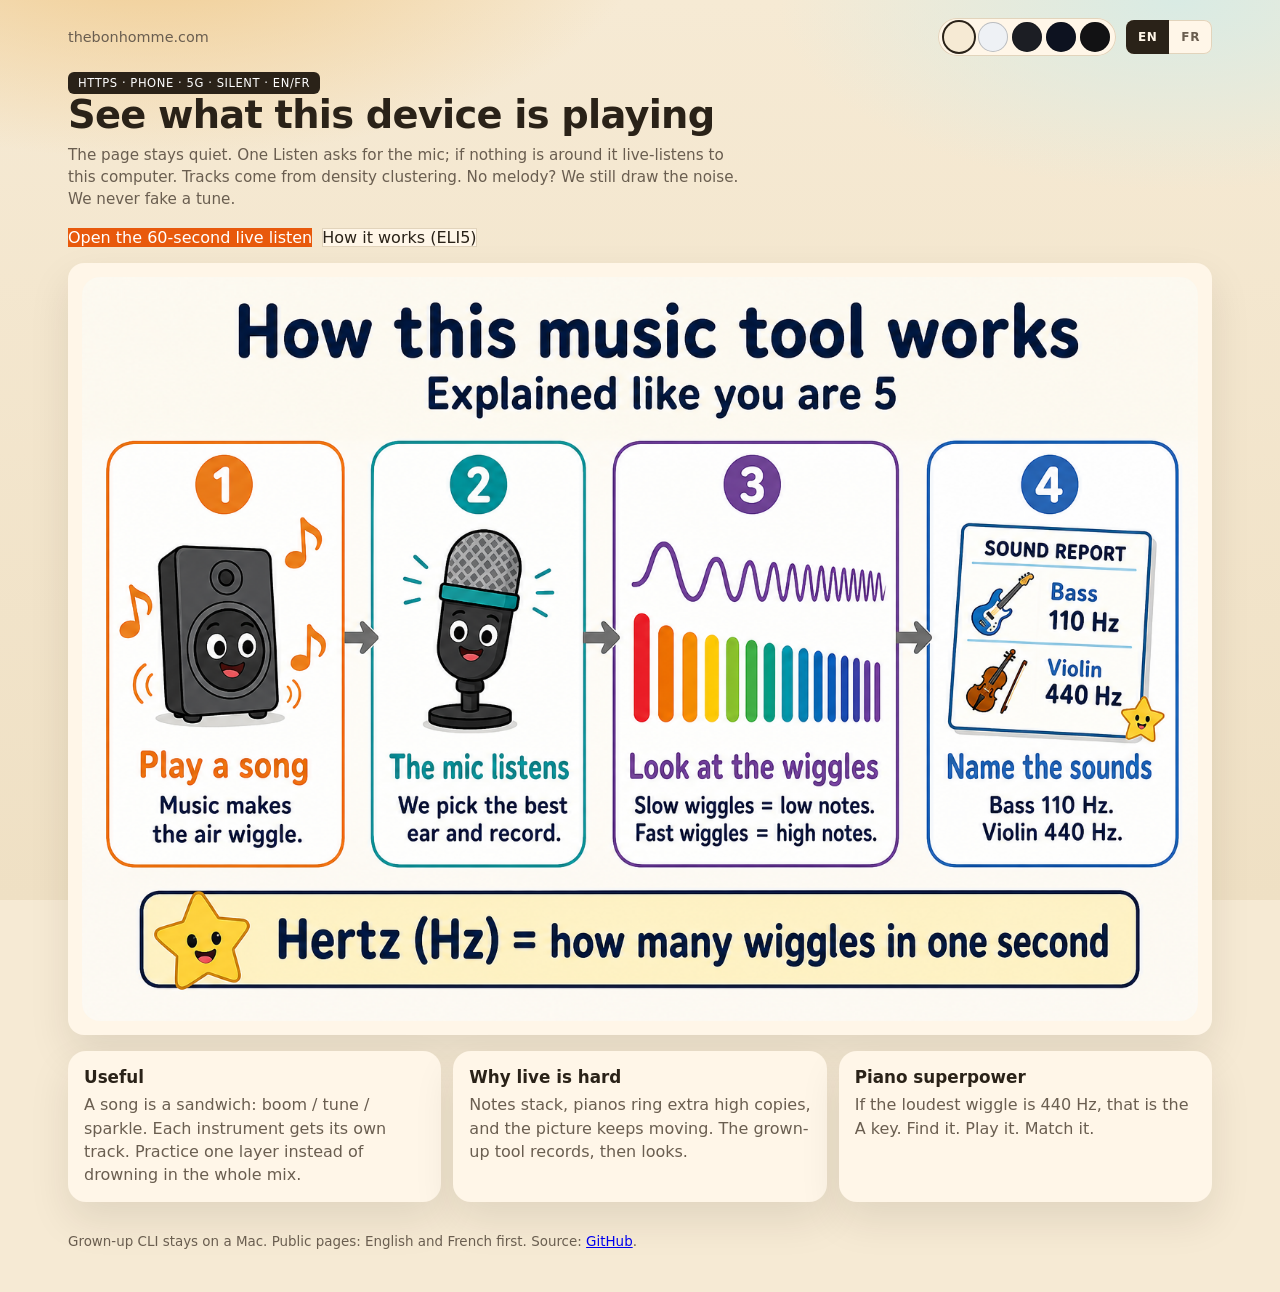
==== commit c18669c5: "feat: lighting scenes, 88-key range, and clustered spectrum Share day/light/dark/night/stealth looks" ====
--- a/docs/index.html
+++ b/docs/index.html
@@ -2,6 +2,19 @@
 <html lang="en">
 <head>
   <meta charset="utf-8">
+  <script>
+  (function () {
+    try {
+      var t = localStorage.getItem("crayon-theme");
+      var ok = { day: 1, light: 1, dark: 1, night: 1, stealth: 1 };
+      if (!t || !ok[t]) {
+        t = (window.matchMedia && matchMedia("(prefers-color-scheme: light)").matches) ? "day" : "night";
+      }
+      document.documentElement.setAttribute("data-theme", t);
+      document.documentElement.setAttribute("data-scheme", (t === "day" || t === "light") ? "light" : "dark");
+    } catch (e) {}
+  })();
+  </script>
   <meta name="viewport" content="width=device-width, initial-scale=1, viewport-fit=cover">
   <title data-i18n-title="hubTitle">Symphony Instrument Analysis — see the Hertz of this device</title>
   <meta name="description" content="Silent live-listen for whatever this phone or computer is already playing. No background music. English and French. Works on 5G over HTTPS.">
@@ -10,13 +23,14 @@
   <link rel="alternate" hreflang="en" href="https://thebonhomme.com/SymphonyInstrumentAnalysis/?lang=en">
   <link rel="alternate" hreflang="fr" href="https://thebonhomme.com/SymphonyInstrumentAnalysis/?lang=fr">
   <link rel="stylesheet" href="tutorial/styles.css">
+  <script src="theme.js"></script>
   <style>
     .hub-hero { max-width: 42rem; }
     .hub-hero h1 { font-size: clamp(1.7rem, 5vw, 2.4rem); }
     .cta-row { display: flex; flex-wrap: wrap; gap: 10px; margin-top: 18px; }
     .figure-wrap img { width: 100%; height: auto; border-radius: 18px; display: block; }
     .kid-grid { display: grid; gap: 12px; grid-template-columns: repeat(auto-fit, minmax(220px, 1fr)); }
-    .kid-grid article { background: #fff; border-radius: 18px; padding: 16px; box-shadow: var(--shadow); }
+    .kid-grid article { background: var(--card); border-radius: 18px; padding: 16px; box-shadow: var(--shadow); }
     .kid-grid h2 { margin: 0 0 6px; font-size: 1.05rem; }
     .kid-grid p { margin: 0; color: var(--muted); line-height: 1.45; }
     .home-link { color: var(--muted); text-decoration: none; font-size: 0.9rem; }
@@ -27,9 +41,18 @@
   <div class="app">
     <p class="crumb">
       <a class="home-link" href="https://thebonhomme.com/">thebonhomme.com</a>
-      <span class="lang-switch" role="group" aria-label="English / Français">
-        <button type="button" data-lang-switch="en" aria-pressed="true">EN</button>
-        <button type="button" data-lang-switch="fr" aria-pressed="false">FR</button>
+      <span class="crumb-tools">
+        <span class="scenes" role="radiogroup" data-theme-group aria-label="Look">
+          <button type="button" class="scene" data-theme-set="day" aria-label="Day" title="Day"></button>
+          <button type="button" class="scene" data-theme-set="light" aria-label="Light" title="Light"></button>
+          <button type="button" class="scene" data-theme-set="dark" aria-label="Dark" title="Dark"></button>
+          <button type="button" class="scene" data-theme-set="night" aria-label="Night" title="Night"></button>
+          <button type="button" class="scene" data-theme-set="stealth" aria-label="Stealth" title="Stealth"></button>
+        </span>
+        <span class="lang-switch" role="group" aria-label="English / Français">
+          <button type="button" data-lang-switch="en" aria-pressed="true">EN</button>
+          <button type="button" data-lang-switch="fr" aria-pressed="false">FR</button>
+        </span>
       </span>
     </p>
     <header class="hero">
--- a/docs/tutorial/styles.css
+++ b/docs/tutorial/styles.css
@@ -1,26 +1,92 @@
-:root {
-  --bg0: #f3efe6;
-  --bg1: #e7efe8;
-  --ink: #12151a;
-  --muted: #5b6470;
-  --card: #ffffff;
-  --line: #d7dde5;
+:root,
+html[data-theme="day"] {
+  --bg0: #f6ead4;
+  --bg1: #efe0c4;
+  --ink: #2a2218;
+  --muted: #6a5e50;
+  --card: #fff6e8;
+  --line: #e2d4bc;
   --orange: #e8590c;
   --teal: #0f766e;
-  --panel-dark: #0c1017;
-  --shadow: 0 18px 40px rgba(18, 21, 26, 0.10);
+  --panel-dark: #1c1814;
+  --shadow: 0 18px 40px rgba(42, 34, 24, 0.10);
+  --glow-blob-a: #f0c98a;
+  --glow-blob-b: #d9ebe4;
+  color-scheme: light;
+}
+html[data-theme="light"] {
+  --bg0: #eef1f5;
+  --bg1: #e4e9f0;
+  --ink: #1a2028;
+  --muted: #5c6672;
+  --card: #ffffff;
+  --line: #d5dbe3;
+  --orange: #d9480f;
+  --teal: #0f766e;
+  --panel-dark: #12151c;
+  --shadow: 0 18px 40px rgba(18, 21, 26, 0.08);
+  --glow-blob-a: #d7e4f5;
+  --glow-blob-b: #e8edf3;
+  color-scheme: light;
+}
+html[data-theme="dark"] {
+  --bg0: #1c1e24;
+  --bg1: #16181e;
+  --ink: #d2d4dc;
+  --muted: #8b8e98;
+  --card: #262830;
+  --line: #3a3c46;
+  --orange: #f08c4a;
+  --teal: #2dd4bf;
+  --panel-dark: #101218;
+  --shadow: 0 18px 40px rgba(0, 0, 0, 0.35);
+  --glow-blob-a: #2a3144;
+  --glow-blob-b: #1a1c24;
+  color-scheme: dark;
+}
+html[data-theme="night"] {
+  --bg0: #0d1220;
+  --bg1: #0a0e18;
+  --ink: #c8d0e4;
+  --muted: #7a849c;
+  --card: #151b2c;
+  --line: #2a3348;
+  --orange: #fb923c;
+  --teal: #5eead4;
+  --panel-dark: #070b14;
+  --shadow: 0 18px 40px rgba(0, 0, 0, 0.45);
+  --glow-blob-a: #1b2744;
+  --glow-blob-b: #12182a;
+  color-scheme: dark;
+}
+html[data-theme="stealth"] {
+  --bg0: #121214;
+  --bg1: #0e0e10;
+  --ink: #9a9aa2;
+  --muted: #6e6e76;
+  --card: #18181c;
+  --line: #333338;
+  --orange: #c97848;
+  --teal: #6a9a72;
+  --panel-dark: #0c0c0e;
+  --shadow: 0 18px 40px rgba(0, 0, 0, 0.4);
+  --glow-blob-a: #1a1a1e;
+  --glow-blob-b: #121214;
+  color-scheme: dark;
 }
 
 * { box-sizing: border-box; }
 html, body { height: 100%; margin: 0; }
+html { background: var(--bg0); }
 body {
-  font-family: "Iowan Old Style", "Palatino Linotype", Palatino, "Book Antiqua", Georgia, serif;
+  font-family: "SF Pro Text", "SF Pro Display", system-ui, -apple-system, sans-serif;
   background:
-    radial-gradient(900px 420px at 12% -8%, #d9ebe4 0%, transparent 55%),
-    radial-gradient(800px 380px at 92% 0%, #f0dfc8 0%, transparent 50%),
+    radial-gradient(900px 420px at 12% -8%, var(--glow-blob-a) 0%, transparent 55%),
+    radial-gradient(800px 380px at 92% 0%, var(--glow-blob-b) 0%, transparent 50%),
     linear-gradient(180deg, var(--bg0), var(--bg1));
   color: var(--ink);
   padding: env(safe-area-inset-top) env(safe-area-inset-right) env(safe-area-inset-bottom) env(safe-area-inset-left);
+  transition: background-color 220ms ease, color 220ms ease;
 }
 
 .crumb {
@@ -41,7 +107,7 @@
   display: inline-flex;
   border-radius: 8px;
   overflow: hidden;
-  background: #fff;
+  background: var(--card);
   box-shadow: inset 0 0 0 1px var(--line);
 }
 .lang-switch button {
@@ -58,7 +124,45 @@
 }
 .lang-switch button[aria-pressed="true"] {
   background: var(--ink);
-  color: #fff;
+  color: var(--card);
+}
+
+.scenes {
+  display: inline-flex;
+  align-items: center;
+  gap: 4px;
+  padding: 4px 6px;
+  border-radius: 999px;
+  background: var(--card);
+  box-shadow: inset 0 0 0 1px var(--line);
+}
+.scene {
+  width: 30px;
+  height: 30px;
+  min-width: 30px;
+  min-height: 30px;
+  padding: 0;
+  border-radius: 50%;
+  box-shadow: inset 0 0 0 1px rgba(0, 0, 0, 0.22);
+  cursor: pointer;
+}
+.scene[data-theme-set="day"] { background: #f6ead4; }
+.scene[data-theme-set="light"] { background: #eef1f5; }
+.scene[data-theme-set="dark"] { background: #1c1e24; }
+.scene[data-theme-set="night"] { background: #0d1220; }
+.scene[data-theme-set="stealth"] { background: #121214; }
+.scene[aria-pressed="true"] {
+  box-shadow: 0 0 0 2px var(--ink);
+}
+.scene:focus-visible {
+  outline: 2px solid var(--teal);
+  outline-offset: 2px;
+}
+.crumb-tools {
+  display: flex;
+  align-items: center;
+  gap: 10px;
+  flex-wrap: wrap;
 }
 
 .app {
@@ -67,8 +171,7 @@
   padding: 18px 18px 28px;
   min-height: 100%;
   display: grid;
-  grid-template-rows: auto auto auto 1fr auto;
-  gap: 14px;
+  gap: 16px;
 }
 
 .hero {
@@ -160,7 +263,7 @@
 .primary { background: var(--orange); color: #fff; }
 .secondary { background: var(--ink); color: #fff; }
 .ghost {
-  background: #fff;
+  background: var(--card);
   color: var(--ink);
   box-shadow: inset 0 0 0 1px var(--line);
 }
@@ -186,7 +289,7 @@
 .meter-track {
   height: 10px;
   border-radius: 999px;
-  background: #e8edf3;
+  background: color-mix(in srgb, var(--ink) 10%, var(--card));
   overflow: hidden;
 }
 .meter-fill {
@@ -207,14 +310,19 @@
 
 .stage {
   display: grid;
-  grid-template-columns: 1.45fr 0.85fr;
-  gap: 14px;
+  grid-template-columns: minmax(0, 1fr) minmax(320px, 1.05fr);
+  gap: 16px;
   min-height: 0;
+  align-items: stretch;
 }
 @media (max-width: 900px) {
   .stage { grid-template-columns: 1fr; }
   .hero h1 { font-size: 1.55rem; }
   button { min-height: 44px; }
+  #spec {
+    height: min(34vh, 280px);
+    min-height: 220px;
+  }
 }
 
 .panel {
@@ -236,11 +344,16 @@
 canvas {
   width: 100%;
   display: block;
-  border-radius: 12px;
+  border-radius: 14px;
   background: var(--panel-dark);
 }
-#tracks { height: 160px; min-height: 160px; }
-#spec { height: 180px; }
+#tracks { height: 168px; min-height: 168px; }
+#spec {
+  height: min(36vh, 340px);
+  min-height: 240px;
+}
+.spec-panel { display: flex; flex-direction: column; }
+.spec-panel canvas { flex: 1; }
 .daw-panel h3 { margin-bottom: 8px; }
 
 .note-row {
@@ -253,7 +366,7 @@
 .note-card {
   flex: 1;
   min-width: 140px;
-  background: #f7f4ee;
+  background: color-mix(in srgb, var(--ink) 5%, var(--card));
   border-radius: 12px;
   padding: 12px;
   font-family: ui-sans-serif, system-ui, sans-serif;
@@ -269,47 +382,80 @@
   margin: 12px 0 0;
   font-family: ui-monospace, SFMono-Regular, Menlo, monospace;
   font-size: 0.8rem;
-  color: #4b5563;
+  color: var(--muted);
   min-height: 4.2em;
   white-space: pre-wrap;
 }
 
+.piano-stage {
+  padding-bottom: 16px;
+}
+.piano-wrap {
+  margin-top: 4px;
+  overflow-x: auto;
+  -webkit-overflow-scrolling: touch;
+  overscroll-behavior-x: contain;
+  border-radius: 14px;
+  box-shadow: inset 0 1px 0 color-mix(in srgb, #fff 8%, transparent);
+}
 .piano {
-  display: flex;
-  height: 104px;
-  border-radius: 10px;
+  display: block;
+  position: relative;
+  height: clamp(156px, 28vw, 228px);
+  min-width: 1180px;
+  width: 100%;
+  border-radius: 14px;
   overflow: hidden;
-  position: relative;
-  background: #111827;
-  margin-top: 10px;
+  background: var(--panel-dark);
 }
 .white-key, .black-key {
-  position: relative;
-  border: 1px solid #d1d5db;
+  position: absolute;
+  top: 0;
+  border: 1px solid color-mix(in srgb, var(--ink) 18%, transparent);
 }
 .white-key {
-  flex: 1;
-  background: #fff;
-  transition: background-color 80ms linear;
-}
-.white-key.on { background: #fdba74; }
+  height: 100%;
+  background: #f7f4ee;
+  border-radius: 0 0 7px 7px;
+  box-shadow: inset 0 -10px 14px rgba(40, 32, 24, 0.08);
+  transition: background-color 80ms linear, box-shadow 80ms linear;
+}
+.white-key .name {
+  position: absolute;
+  bottom: 8px;
+  left: 0;
+  right: 0;
+  text-align: center;
+  font-size: 0.62rem;
+  font-weight: 650;
+  color: var(--muted);
+  opacity: 0.55;
+  pointer-events: none;
+}
+.white-key.on {
+  background: var(--crayon, #fdba74);
+  box-shadow: 0 0 16px color-mix(in srgb, var(--crayon, #fdba74) 42%, transparent);
+}
+.white-key.on .name { color: var(--lab, #1c1916); opacity: 1; }
 .black-key {
-  position: absolute;
-  width: 7.2%;
   height: 62%;
   background: #111827;
   border-radius: 0 0 5px 5px;
-  z-index: 1;
-  transition: background-color 80ms linear;
-}
-.black-key.on { background: #7c3aed; }
+  z-index: 2;
+  box-shadow: inset 0 -8px 10px rgba(0, 0, 0, 0.28);
+  transition: background-color 80ms linear, box-shadow 80ms linear;
+}
+.black-key.on {
+  background: var(--crayon, #7c3aed);
+  box-shadow: 0 0 14px color-mix(in srgb, var(--crayon, #7c3aed) 50%, transparent);
+}
 
 .hard-flag {
   margin-top: 10px;
   padding: 10px 12px;
   border-radius: 10px;
-  background: #eef6f3;
-  color: #134e4a;
+  background: color-mix(in srgb, var(--teal) 14%, var(--card));
+  color: var(--ink);
   font-family: ui-sans-serif, system-ui, sans-serif;
   font-size: 0.88rem;
   line-height: 1.4;
@@ -322,23 +468,18 @@
   line-height: 1.45;
 }
 .footer code {
-  background: #fff;
+  background: var(--card);
   padding: 1px 6px;
   border-radius: 6px;
 }
 
 .bootstrap {
-  position: fixed;
-  inset: 0;
-  background: rgba(12, 16, 23, 0.48);
-  display: grid;
-  place-items: end center;
-  padding: 20px;
-  z-index: 5;
+  display: none;
 }
 .bootstrap.hidden { display: none; }
 .bootstrap-card {
-  background: #fff;
+  background: var(--card);
+  color: var(--ink);
   width: min(520px, 100%);
   border-radius: 18px;
   padding: 22px;
@@ -373,4 +514,8 @@
   font-size: 0.92rem;
 }
 
-body.is-listening .bootstrap { display: none; }
+@media (prefers-reduced-motion: reduce) {
+  .live-pill::before,
+  .bootstrap-card { animation: none; }
+  .white-key, .black-key { transition: none; }
+}
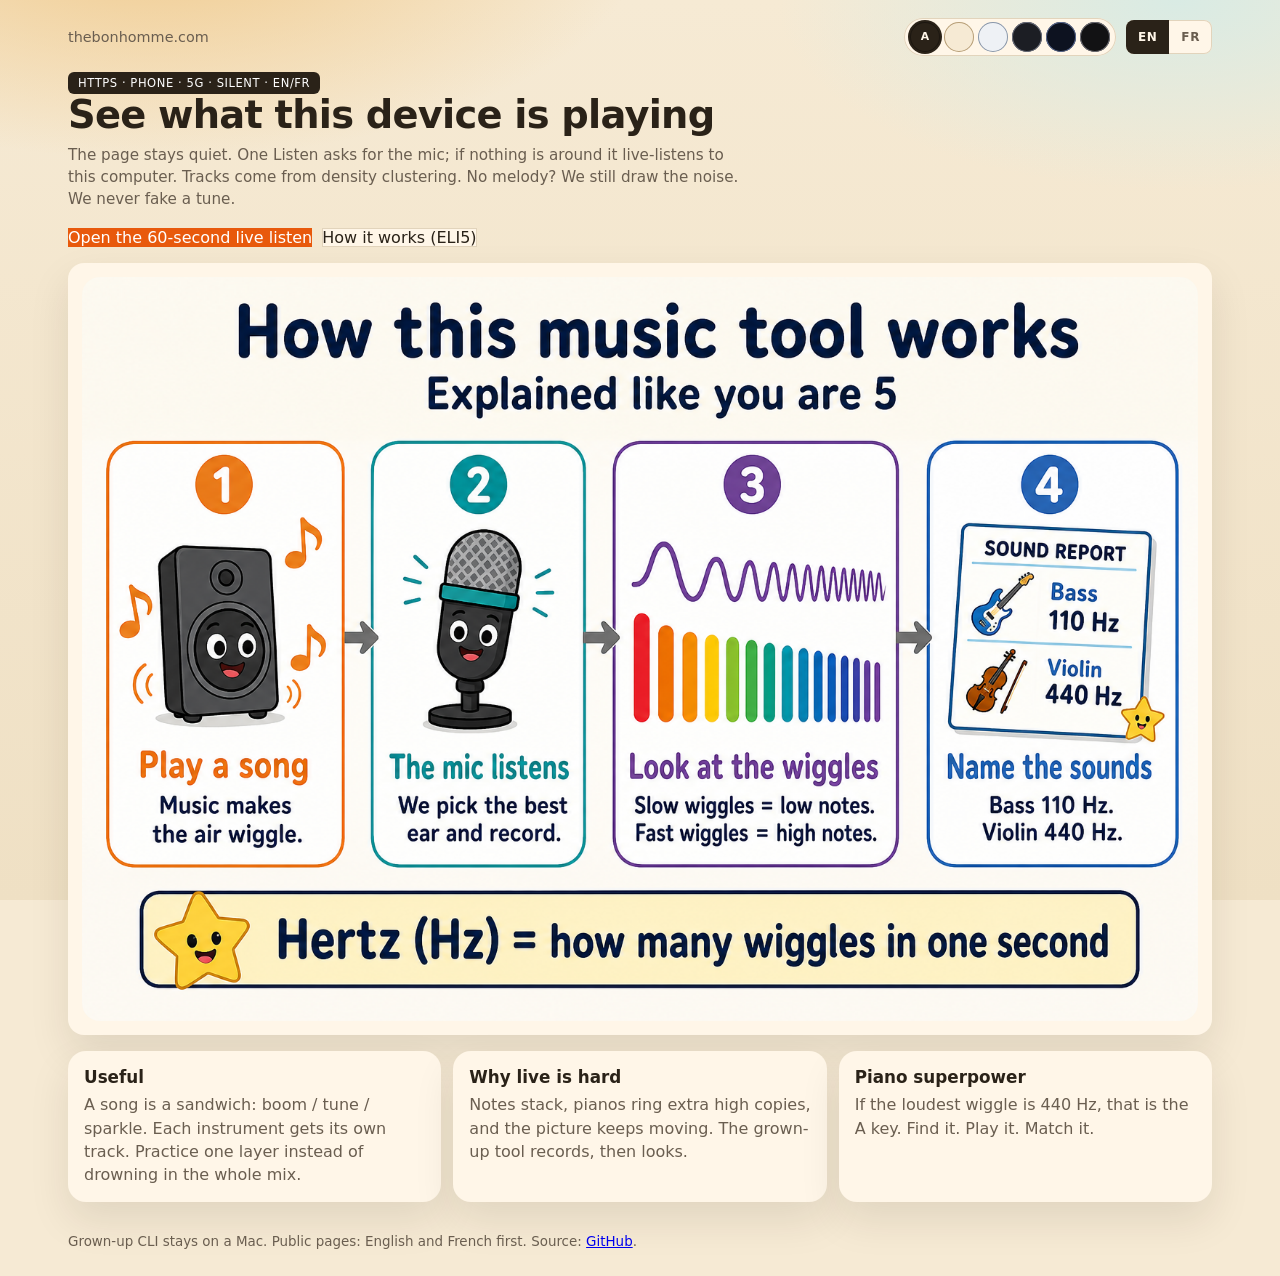
==== commit cbf73352: "feat(docs): ambient auto lighting and tutorial spectrum scale Switch Day/Night/Stealth from ambient " ====
--- a/docs/index.html
+++ b/docs/index.html
@@ -6,9 +6,14 @@
   (function () {
     try {
       var t = localStorage.getItem("crayon-theme");
+      var mode = localStorage.getItem("crayon-theme-mode");
       var ok = { day: 1, light: 1, dark: 1, night: 1, stealth: 1 };
-      if (!t || !ok[t]) {
-        t = (window.matchMedia && matchMedia("(prefers-color-scheme: light)").matches) ? "day" : "night";
+      if (mode !== "manual" || !t || !ok[t]) {
+        var h = new Date().getHours();
+        var light = window.matchMedia && matchMedia("(prefers-color-scheme: light)").matches;
+        if (h >= 21 || h < 6) t = light ? "night" : "stealth";
+        else if (h >= 17) t = light ? "light" : "night";
+        else t = light ? "day" : "light";
       }
       document.documentElement.setAttribute("data-theme", t);
       document.documentElement.setAttribute("data-scheme", (t === "day" || t === "light") ? "light" : "dark");
@@ -43,6 +48,7 @@
       <a class="home-link" href="https://thebonhomme.com/">thebonhomme.com</a>
       <span class="crumb-tools">
         <span class="scenes" role="radiogroup" data-theme-group aria-label="Look">
+          <button type="button" class="scene scene-auto" data-theme-auto aria-label="Auto" title="Auto">A</button>
           <button type="button" class="scene" data-theme-set="day" aria-label="Day" title="Day"></button>
           <button type="button" class="scene" data-theme-set="light" aria-label="Light" title="Light"></button>
           <button type="button" class="scene" data-theme-set="dark" aria-label="Dark" title="Dark"></button>
--- a/docs/tutorial/styles.css
+++ b/docs/tutorial/styles.css
@@ -65,14 +65,17 @@
   --ink: #9a9aa2;
   --muted: #6e6e76;
   --card: #18181c;
-  --line: #333338;
-  --orange: #c97848;
-  --teal: #6a9a72;
-  --panel-dark: #0c0c0e;
-  --shadow: 0 18px 40px rgba(0, 0, 0, 0.4);
-  --glow-blob-a: #1a1a1e;
+  --line: #2a2a30;
+  --orange: #a07050;
+  --teal: #5a7a60;
+  --panel-dark: #0a0a0c;
+  --shadow: none;
+  --glow-blob-a: #121214;
   --glow-blob-b: #121214;
   color-scheme: dark;
+}
+html[data-theme="stealth"] body {
+  background: #121214;
 }
 
 * { box-sizing: border-box; }
@@ -146,13 +149,25 @@
   box-shadow: inset 0 0 0 1px rgba(0, 0, 0, 0.22);
   cursor: pointer;
 }
-.scene[data-theme-set="day"] { background: #f6ead4; }
-.scene[data-theme-set="light"] { background: #eef1f5; }
-.scene[data-theme-set="dark"] { background: #1c1e24; }
-.scene[data-theme-set="night"] { background: #0d1220; }
-.scene[data-theme-set="stealth"] { background: #121214; }
+.scene[data-theme-set="day"] { background: #f6ead4; box-shadow: inset 0 0 0 1px #b89f78; }
+.scene[data-theme-set="light"] { background: #eef1f5; box-shadow: inset 0 0 0 1px #8a97a8; }
+.scene[data-theme-set="dark"] { background: #1c1e24; box-shadow: inset 0 0 0 1px #6a6e7c; }
+.scene[data-theme-set="night"] { background: #0d1220; box-shadow: inset 0 0 0 1px #5a6a90; }
+.scene[data-theme-set="stealth"] { background: #121214; box-shadow: inset 0 0 0 1px #6e6e76; }
+.scene-auto {
+  font: 700 0.68rem/1 ui-sans-serif, system-ui, sans-serif;
+  color: var(--ink);
+  background: var(--card);
+  display: grid;
+  place-items: center;
+  box-shadow: inset 0 0 0 1px var(--line);
+}
+.scene-auto[aria-pressed="true"] {
+  background: var(--ink);
+  color: var(--card);
+}
 .scene[aria-pressed="true"] {
-  box-shadow: 0 0 0 2px var(--ink);
+  box-shadow: 0 0 0 2px var(--ink), inset 0 0 0 1px rgba(0, 0, 0, 0.35);
 }
 .scene:focus-visible {
   outline: 2px solid var(--teal);
@@ -168,7 +183,7 @@
 .app {
   max-width: 1180px;
   margin: 0 auto;
-  padding: 18px 18px 28px;
+  padding: 18px 18px 12px;
   min-height: 100%;
   display: grid;
   gap: 16px;
@@ -313,15 +328,16 @@
   grid-template-columns: minmax(0, 1fr) minmax(320px, 1.05fr);
   gap: 16px;
   min-height: 0;
-  align-items: stretch;
+  align-items: start;
 }
 @media (max-width: 900px) {
   .stage { grid-template-columns: 1fr; }
   .hero h1 { font-size: 1.55rem; }
   button { min-height: 44px; }
   #spec {
-    height: min(34vh, 280px);
+    height: 220px;
     min-height: 220px;
+    max-height: 220px;
   }
 }
 
@@ -349,11 +365,11 @@
 }
 #tracks { height: 168px; min-height: 168px; }
 #spec {
-  height: min(36vh, 340px);
-  min-height: 240px;
-}
-.spec-panel { display: flex; flex-direction: column; }
-.spec-panel canvas { flex: 1; }
+  height: 280px;
+  min-height: 280px;
+  max-height: 280px;
+}
+.spec-panel canvas { flex: none; }
 .daw-panel h3 { margin-bottom: 8px; }
 
 .note-row {
@@ -388,7 +404,12 @@
 }
 
 .piano-stage {
-  padding-bottom: 16px;
+  padding: 12px 16px 18px;
+  width: 100vw;
+  max-width: 100vw;
+  margin-left: calc(50% - 50vw);
+  margin-right: calc(50% - 50vw);
+  box-sizing: border-box;
 }
 .piano-wrap {
   margin-top: 4px;
@@ -396,14 +417,14 @@
   -webkit-overflow-scrolling: touch;
   overscroll-behavior-x: contain;
   border-radius: 14px;
-  box-shadow: inset 0 1px 0 color-mix(in srgb, #fff 8%, transparent);
+  width: 100%;
 }
 .piano {
   display: block;
   position: relative;
-  height: clamp(156px, 28vw, 228px);
-  min-width: 1180px;
-  width: 100%;
+  height: clamp(220px, 32vh, 360px);
+  min-width: max(100%, calc(52 * 28px));
+  width: max(100%, calc(52 * 28px));
   border-radius: 14px;
   overflow: hidden;
   background: var(--panel-dark);
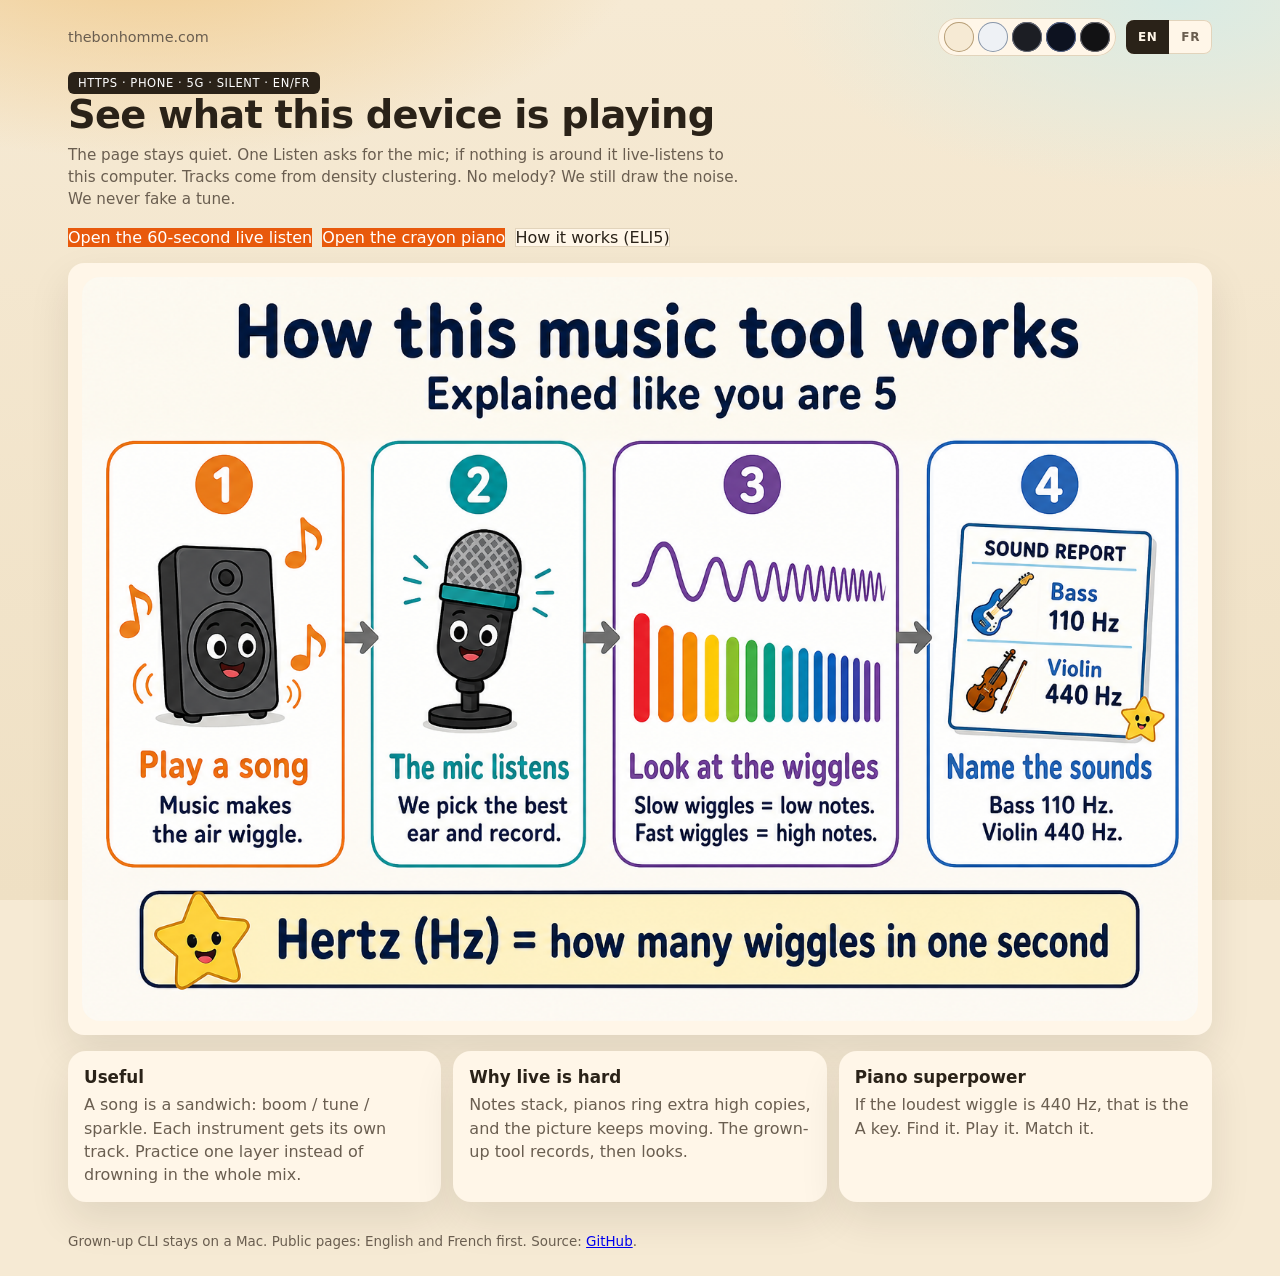
==== commit 436ee9e4: "feat: publish the US + Canadian French piano on GitHub Pages Stage web/keyboard.html into docs/piano" ====
--- a/docs/index.html
+++ b/docs/index.html
@@ -6,14 +6,9 @@
   (function () {
     try {
       var t = localStorage.getItem("crayon-theme");
-      var mode = localStorage.getItem("crayon-theme-mode");
       var ok = { day: 1, light: 1, dark: 1, night: 1, stealth: 1 };
-      if (mode !== "manual" || !t || !ok[t]) {
-        var h = new Date().getHours();
-        var light = window.matchMedia && matchMedia("(prefers-color-scheme: light)").matches;
-        if (h >= 21 || h < 6) t = light ? "night" : "stealth";
-        else if (h >= 17) t = light ? "light" : "night";
-        else t = light ? "day" : "light";
+      if (!t || !ok[t]) {
+        t = (window.matchMedia && matchMedia("(prefers-color-scheme: light)").matches) ? "day" : "night";
       }
       document.documentElement.setAttribute("data-theme", t);
       document.documentElement.setAttribute("data-scheme", (t === "day" || t === "light") ? "light" : "dark");
@@ -48,7 +43,6 @@
       <a class="home-link" href="https://thebonhomme.com/">thebonhomme.com</a>
       <span class="crumb-tools">
         <span class="scenes" role="radiogroup" data-theme-group aria-label="Look">
-          <button type="button" class="scene scene-auto" data-theme-auto aria-label="Auto" title="Auto">A</button>
           <button type="button" class="scene" data-theme-set="day" aria-label="Day" title="Day"></button>
           <button type="button" class="scene" data-theme-set="light" aria-label="Light" title="Light"></button>
           <button type="button" class="scene" data-theme-set="dark" aria-label="Dark" title="Dark"></button>
@@ -74,6 +68,7 @@
         </p>
         <div class="cta-row">
           <a class="primary" style="text-decoration:none;display:inline-block" href="tutorial/" data-i18n="hubCtaTutorial">Open the 60-second live listen</a>
+          <a class="primary" style="text-decoration:none;display:inline-block" href="piano/" data-i18n="hubCtaPiano">Open the crayon piano</a>
           <a class="ghost" style="text-decoration:none;display:inline-block" href="how-to.html" data-i18n="hubCtaHowTo">How it works (ELI5)</a>
         </div>
       </div>
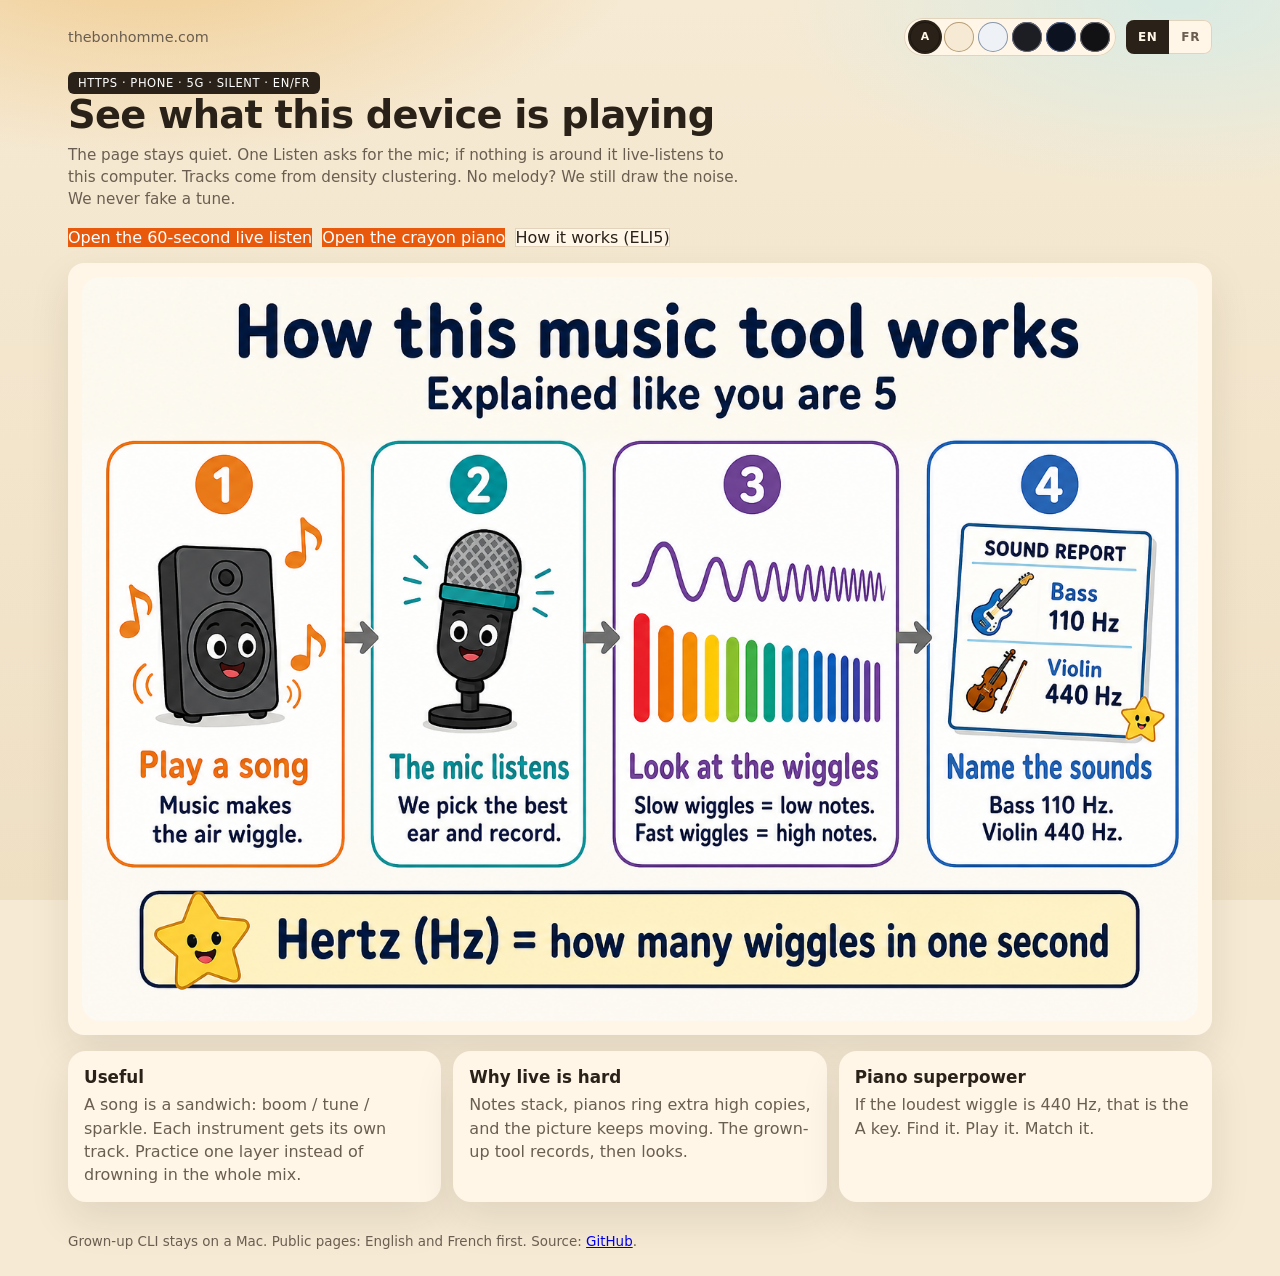
==== commit d3cafe8c: "merge: main into Pages piano publish branch Co-authored-by: Louis-Philippe Morency — LPmore — LP++ <" ====
--- a/docs/index.html
+++ b/docs/index.html
@@ -6,9 +6,14 @@
   (function () {
     try {
       var t = localStorage.getItem("crayon-theme");
+      var mode = localStorage.getItem("crayon-theme-mode");
       var ok = { day: 1, light: 1, dark: 1, night: 1, stealth: 1 };
-      if (!t || !ok[t]) {
-        t = (window.matchMedia && matchMedia("(prefers-color-scheme: light)").matches) ? "day" : "night";
+      if (mode !== "manual" || !t || !ok[t]) {
+        var h = new Date().getHours();
+        var light = window.matchMedia && matchMedia("(prefers-color-scheme: light)").matches;
+        if (h >= 21 || h < 6) t = light ? "night" : "stealth";
+        else if (h >= 17) t = light ? "light" : "night";
+        else t = light ? "day" : "light";
       }
       document.documentElement.setAttribute("data-theme", t);
       document.documentElement.setAttribute("data-scheme", (t === "day" || t === "light") ? "light" : "dark");
@@ -43,6 +48,7 @@
       <a class="home-link" href="https://thebonhomme.com/">thebonhomme.com</a>
       <span class="crumb-tools">
         <span class="scenes" role="radiogroup" data-theme-group aria-label="Look">
+          <button type="button" class="scene scene-auto" data-theme-auto aria-label="Auto" title="Auto">A</button>
           <button type="button" class="scene" data-theme-set="day" aria-label="Day" title="Day"></button>
           <button type="button" class="scene" data-theme-set="light" aria-label="Light" title="Light"></button>
           <button type="button" class="scene" data-theme-set="dark" aria-label="Dark" title="Dark"></button>
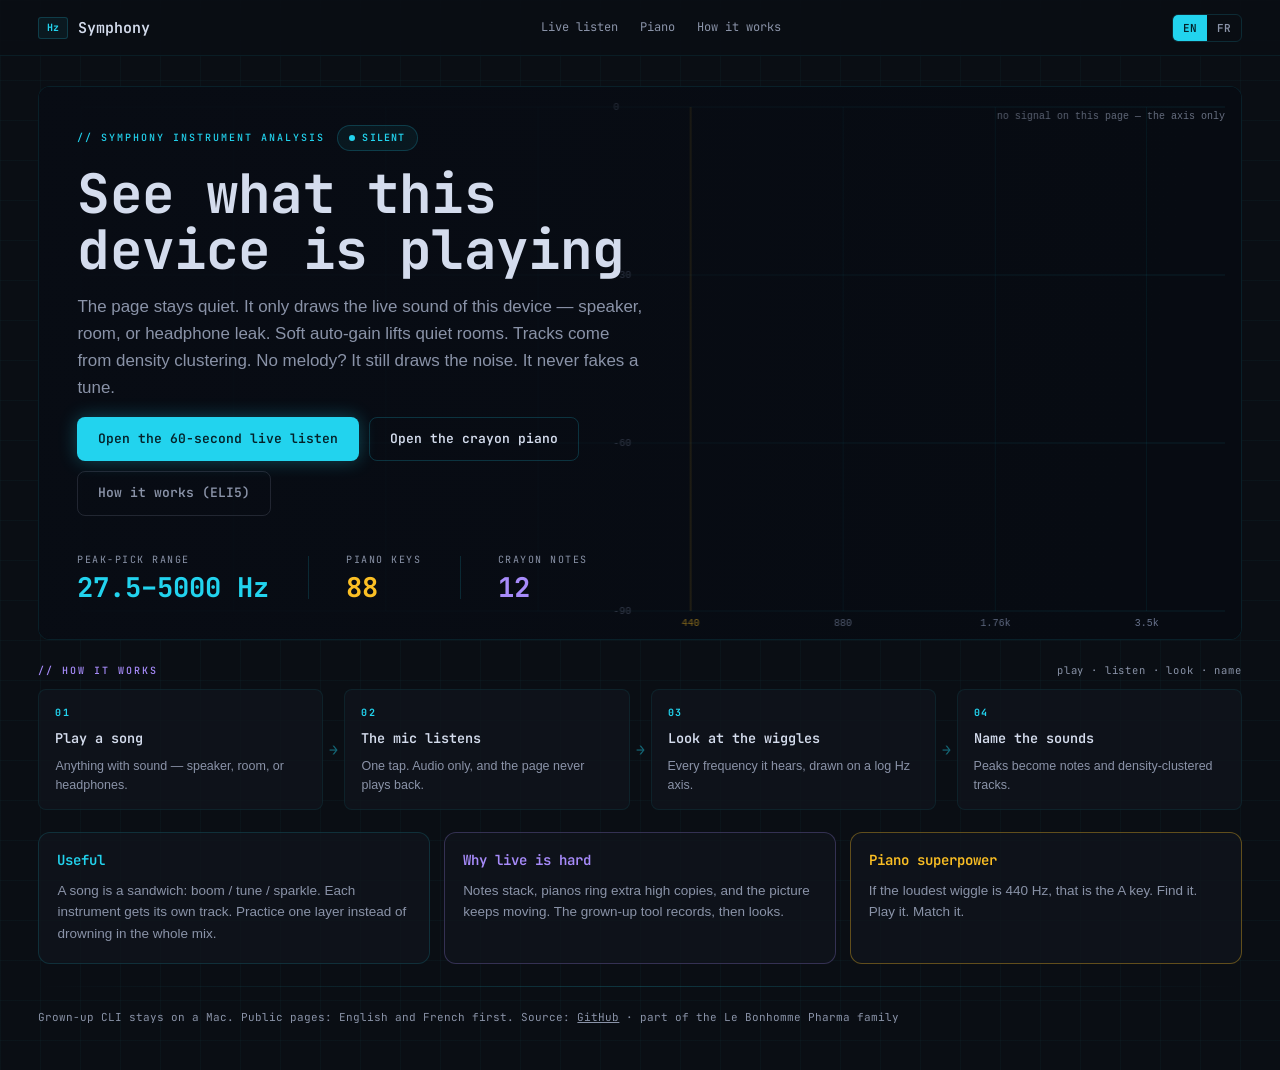
==== commit b8ff393a: "feat(docs): FlexAID∆S refresh for the four public pages Ports the four refreshed designs into docs/," ====
--- a/docs/index.html
+++ b/docs/index.html
@@ -1,109 +1,176 @@
 <!DOCTYPE html>
-<html lang="en">
+<html lang="en" data-theme="dark" data-scheme="dark">
 <head>
   <meta charset="utf-8">
-  <script>
-  (function () {
-    try {
-      var t = localStorage.getItem("crayon-theme");
-      var mode = localStorage.getItem("crayon-theme-mode");
-      var ok = { day: 1, light: 1, dark: 1, night: 1, stealth: 1 };
-      if (mode !== "manual" || !t || !ok[t]) {
-        var h = new Date().getHours();
-        var light = window.matchMedia && matchMedia("(prefers-color-scheme: light)").matches;
-        if (h >= 21 || h < 6) t = light ? "night" : "stealth";
-        else if (h >= 17) t = light ? "light" : "night";
-        else t = light ? "day" : "light";
-      }
-      document.documentElement.setAttribute("data-theme", t);
-      document.documentElement.setAttribute("data-scheme", (t === "day" || t === "light") ? "light" : "dark");
-    } catch (e) {}
-  })();
-  </script>
   <meta name="viewport" content="width=device-width, initial-scale=1, viewport-fit=cover">
   <title data-i18n-title="hubTitle">Symphony Instrument Analysis — see the Hertz of this device</title>
   <meta name="description" content="Silent live-listen for whatever this phone or computer is already playing. No background music. English and French. Works on 5G over HTTPS.">
-  <meta name="theme-color" content="#1f2937">
+  <meta name="theme-color" content="#0a0e14">
   <link rel="canonical" href="https://thebonhomme.com/SymphonyInstrumentAnalysis/">
   <link rel="alternate" hreflang="en" href="https://thebonhomme.com/SymphonyInstrumentAnalysis/?lang=en">
   <link rel="alternate" hreflang="fr" href="https://thebonhomme.com/SymphonyInstrumentAnalysis/?lang=fr">
-  <link rel="stylesheet" href="tutorial/styles.css">
+  <link rel="preconnect" href="https://fonts.googleapis.com">
+  <link rel="preconnect" href="https://fonts.gstatic.com" crossorigin>
+  <link href="https://fonts.googleapis.com/css2?family=JetBrains+Mono:wght@400;500;600;700&display=swap" rel="stylesheet">
+  <link rel="stylesheet" href="flexaid.css">
   <script src="theme.js"></script>
   <style>
-    .hub-hero { max-width: 42rem; }
-    .hub-hero h1 { font-size: clamp(1.7rem, 5vw, 2.4rem); }
-    .cta-row { display: flex; flex-wrap: wrap; gap: 10px; margin-top: 18px; }
-    .figure-wrap img { width: 100%; height: auto; border-radius: 18px; display: block; }
-    .kid-grid { display: grid; gap: 12px; grid-template-columns: repeat(auto-fit, minmax(220px, 1fr)); }
-    .kid-grid article { background: var(--card); border-radius: 18px; padding: 16px; box-shadow: var(--shadow); }
-    .kid-grid h2 { margin: 0 0 6px; font-size: 1.05rem; }
-    .kid-grid p { margin: 0; color: var(--muted); line-height: 1.45; }
-    .home-link { color: var(--muted); text-decoration: none; font-size: 0.9rem; }
-    .home-link:hover { color: var(--ink); }
+    .hub-hero .hero-content { min-height: clamp(380px, 48vh, 500px); }
+    .hub-hero h1 { font-size: clamp(1.8rem, 5vw, 3.4rem); }
+    .hero-stats .stat-num { font-size: clamp(1.15rem, 2.4vw, 1.7rem); margin-top: 6px; }
+
+    /* Four cards with three arrow gutters between them — seven tracks, not four. */
+    .pipeline {
+      display: grid;
+      grid-template-columns: minmax(0, 1fr) auto minmax(0, 1fr) auto minmax(0, 1fr) auto minmax(0, 1fr);
+      gap: 0;
+      align-items: stretch;
+    }
+    .step {
+      background: var(--bg-card); border: 1px solid var(--teal-08);
+      border-radius: var(--r-md); padding: 15px 16px;
+      display: flex; flex-direction: column; gap: 7px;
+    }
+    .step-n { font-family: var(--font-mono); font-size: 10px; font-weight: 700; letter-spacing: 0.16em; color: var(--teal); }
+    .step-t { font-family: var(--font-mono); font-size: 13.5px; font-weight: 600; color: var(--fg); }
+    .step-b { font-size: 12.5px; line-height: 1.5; color: var(--fg-muted); }
+    .arrow {
+      display: flex; align-items: center; justify-content: center;
+      font-family: var(--font-mono); font-size: 15px; color: rgba(34, 211, 238, 0.45);
+      padding: 0 6px;
+    }
+    .pipeline > .arrow:last-child { display: none; }
+    .page[data-mid="1"] .pipeline { grid-template-columns: repeat(2, minmax(0, 1fr)); gap: 12px; }
+    .page[data-mid="1"] .pipeline > .arrow { display: none; }
+    .page[data-mid="1"] .arrow { display: none; }
+    .page[data-narrow="1"] .pipeline { grid-template-columns: 1fr; gap: 12px; }
+
+    .trio { display: grid; grid-template-columns: repeat(auto-fit, minmax(260px, 1fr)); gap: 14px; }
+    .trio article {
+      background: var(--bg-card); border: 1px solid var(--teal-15);
+      border-radius: var(--r-lg); padding: 16px 18px 18px;
+      display: flex; flex-direction: column; gap: 8px;
+      transition: transform var(--t-base) var(--ease-out), border-color var(--t-base) var(--ease-out), box-shadow var(--t-base) var(--ease-out);
+    }
+    .trio h2 { font-size: 14px; font-weight: 600; color: var(--teal); }
+    .trio p { font-size: 13.5px; line-height: 1.6; color: var(--fg-muted); }
+    .trio article:hover { transform: translateY(-4px); border-color: var(--teal-20); box-shadow: 0 0 22px rgba(34, 211, 238, 0.12); }
+    .trio .c-terra { border-color: var(--terra-25); }
+    .trio .c-terra h2 { color: var(--terra); }
+    .trio .c-terra:hover { border-color: var(--terra-35); box-shadow: 0 0 22px rgba(167, 139, 250, 0.14); }
+    .trio .c-gold { border-color: var(--gold-35); }
+    .trio .c-gold h2 { color: var(--gold); }
+    .trio .c-gold:hover { box-shadow: 0 0 22px rgba(251, 191, 36, 0.14); }
   </style>
 </head>
 <body>
-  <div class="app">
-    <p class="crumb">
-      <a class="home-link" href="https://thebonhomme.com/">thebonhomme.com</a>
-      <span class="crumb-tools">
-        <span class="scenes" role="radiogroup" data-theme-group aria-label="Look">
-          <button type="button" class="scene scene-auto" data-theme-auto aria-label="Auto" title="Auto">A</button>
-          <button type="button" class="scene" data-theme-set="day" aria-label="Day" title="Day"></button>
-          <button type="button" class="scene" data-theme-set="light" aria-label="Light" title="Light"></button>
-          <button type="button" class="scene" data-theme-set="dark" aria-label="Dark" title="Dark"></button>
-          <button type="button" class="scene" data-theme-set="night" aria-label="Night" title="Night"></button>
-          <button type="button" class="scene" data-theme-set="stealth" aria-label="Stealth" title="Stealth"></button>
-        </span>
-        <span class="lang-switch" role="group" aria-label="English / Français">
-          <button type="button" data-lang-switch="en" aria-pressed="true">EN</button>
-          <button type="button" data-lang-switch="fr" aria-pressed="false">FR</button>
-        </span>
-      </span>
-    </p>
-    <header class="hero">
-      <div class="hub-hero">
-        <div class="badge" data-i18n="hubBadge">HTTPS · phone · 5G · silent · EN/FR</div>
-        <h1 data-i18n="hubH1">See what this device is playing</h1>
-        <p data-i18n="hubLead">
-          The page stays quiet. It only draws the live sound of this device
-          (speaker / Now Playing through the speaker / room). One Logic-style
-          Soft auto-gain lifts quiet rooms. Tracks come from density clustering.
-          No melody? We still draw the noise.
-          We never fake a tune.
-        </p>
-        <div class="cta-row">
-          <a class="primary" style="text-decoration:none;display:inline-block" href="tutorial/" data-i18n="hubCtaTutorial">Open the 60-second live listen</a>
-          <a class="primary" style="text-decoration:none;display:inline-block" href="piano/" data-i18n="hubCtaPiano">Open the crayon piano</a>
-          <a class="ghost" style="text-decoration:none;display:inline-block" href="how-to.html" data-i18n="hubCtaHowTo">How it works (ELI5)</a>
+  <nav class="nav">
+    <a class="brand" href="./" aria-label="Symphony">
+      <span class="brand-chip">Hz</span>
+      <span class="brand-word">Symphony</span>
+    </a>
+    <div class="nav-links">
+      <a href="tutorial/" data-i18n="navLive">Live listen</a>
+      <a href="piano/" data-i18n="navPiano">Piano</a>
+      <a href="how-to.html" data-i18n="navHow">How it works</a>
+    </div>
+    <div class="lang-switch" role="group" aria-label="English / Français">
+      <button type="button" data-lang-switch="en" aria-pressed="true">EN</button>
+      <button type="button" data-lang-switch="fr" aria-pressed="false">FR</button>
+    </div>
+  </nav>
+
+  <div class="page" id="page">
+    <header class="hero hub-hero">
+      <canvas class="hero-canvas" id="heroAxis" aria-hidden="true"></canvas>
+      <div class="hero-scrim"></div>
+      <div class="hero-content">
+        <div class="hero-copy">
+          <div style="display:flex;align-items:center;gap:12px;flex-wrap:wrap">
+            <span class="eyebrow eyebrow-page" data-i18n="hubEyebrow">symphony instrument analysis</span>
+            <span class="pill"><span class="dot"></span><span data-i18n="pillSilent">Silent</span></span>
+          </div>
+          <h1 data-i18n="hubH1">See what this device is playing</h1>
+          <p class="hero-lead" data-i18n="hubLead">The page stays quiet. It only draws the live sound of this device — speaker, room, or headphone leak. Soft auto-gain lifts quiet rooms. Tracks come from density clustering. No melody? It still draws the noise. It never fakes a tune.</p>
+          <div class="cta-row">
+            <a class="btn btn-primary" href="tutorial/" data-i18n="hubCtaTutorial">Open the 60-second live listen</a>
+            <a class="btn btn-outline" href="piano/" data-i18n="hubCtaPiano">Open the crayon piano</a>
+            <a class="btn btn-muted" href="how-to.html" data-i18n="hubCtaHowTo">How it works (ELI5)</a>
+          </div>
+        </div>
+        <div class="hero-stats">
+          <div>
+            <span class="stat-label" data-i18n="statRangeLabel">peak-pick range</span>
+            <span class="stat-num n-teal breathe">27.5&ndash;5000 Hz</span>
+          </div>
+          <div>
+            <span class="stat-label" data-i18n="statKeysLabel">piano keys</span>
+            <span class="stat-num n-gold">88</span>
+          </div>
+          <div>
+            <span class="stat-label" data-i18n="statNotesLabel">crayon notes</span>
+            <span class="stat-num n-terra">12</span>
+          </div>
         </div>
       </div>
     </header>
 
-    <section class="figure-wrap panel">
-      <img src="howto-eli5.png" width="1600" height="900" data-i18n-alt="howImgAlt" alt="Four-step how-to: play a song, the mic listens, look at the wiggles, then name the sounds in Hertz.">
+    <section>
+      <div class="head-row">
+        <span class="eyebrow" data-i18n="pipeEyebrow">how it works</span>
+        <span class="meta" data-i18n="pipeMeta">play · listen · look · name</span>
+      </div>
+      <div class="pipeline">
+        <div class="step">
+          <span class="step-n">01</span>
+          <span class="step-t" data-i18n="step1T">Play a song</span>
+          <span class="step-b" data-i18n="step1B">Anything with sound — speaker, room, or headphones.</span>
+        </div>
+        <div class="arrow" aria-hidden="true">&rarr;</div>
+        <div class="step">
+          <span class="step-n">02</span>
+          <span class="step-t" data-i18n="step2T">The mic listens</span>
+          <span class="step-b" data-i18n="step2B">One tap. Audio only, and the page never plays back.</span>
+        </div>
+        <div class="arrow" aria-hidden="true">&rarr;</div>
+        <div class="step">
+          <span class="step-n">03</span>
+          <span class="step-t" data-i18n="step3T">Look at the wiggles</span>
+          <span class="step-b" data-i18n="step3B">Every frequency it hears, drawn on a log Hz axis.</span>
+        </div>
+        <div class="arrow" aria-hidden="true">&rarr;</div>
+        <div class="step">
+          <span class="step-n">04</span>
+          <span class="step-t" data-i18n="step4T">Name the sounds</span>
+          <span class="step-b" data-i18n="step4B">Peaks become notes and density-clustered tracks.</span>
+        </div>
+      </div>
     </section>
 
-    <section class="kid-grid">
+    <section class="trio">
       <article>
         <h2 data-i18n="hubUsefulTitle">Useful</h2>
         <p data-i18n="hubUsefulBody">A song is a sandwich: boom / tune / sparkle. Each instrument gets its own track. Practice one layer instead of drowning in the whole mix.</p>
       </article>
-      <article>
+      <article class="c-terra">
         <h2 data-i18n="hubHardTitle">Why live is hard</h2>
         <p data-i18n="hubHardBody">Notes stack, pianos ring extra high copies, and the picture keeps moving. The grown-up tool records, then looks.</p>
       </article>
-      <article>
+      <article class="c-gold">
         <h2 data-i18n="hubPianoTitle">Piano superpower</h2>
         <p data-i18n="hubPianoBody">If the loudest wiggle is 440 Hz, that is the A key. Find it. Play it. Match it.</p>
       </article>
     </section>
 
-    <p class="footer">
+    <hr class="divider">
+    <p class="site-foot">
       <span data-i18n="hubFoot">Grown-up CLI stays on a Mac. Public pages: English and French first. Source:</span>
-      <a href="https://github.com/LeBonhommePharma/SymphonyInstrumentAnalysis">GitHub</a>.
+      <a href="https://github.com/LeBonhommePharma/SymphonyInstrumentAnalysis">GitHub</a>
+      <span data-i18n="hubFamily">· part of the Le Bonhomme Pharma family</span>
     </p>
   </div>
+
   <script src="i18n.js"></script>
+  <script src="hero_axis.js"></script>
 </body>
 </html>
--- a/docs/flexaid.css
+++ b/docs/flexaid.css
@@ -0,0 +1,414 @@
+/* ==========================================================================
+   FlexAID∆S design tokens + shared shell — Symphony Instrument Analysis
+   Dark only. Rainbow is reserved for note-data; all chrome uses the triad.
+   Vanilla CSS, no build step.
+   ========================================================================== */
+
+:root {
+  color-scheme: dark;
+
+  /* Backgrounds */
+  --bg:        #0a0e14;
+  --bg-panel:  rgba(16, 20, 28, 0.92);
+  --bg-card:   rgba(16, 20, 28, 0.80);
+  --bg-alt:    rgba(12, 16, 22, 0.50);
+  --bg-canvas: #070b12;
+
+  /* Triad — ΔG = ΔH − TΔS */
+  --teal:  #22D3EE;   /* ΔH  · primary, CTA          */
+  --terra: #A78BFA;   /* TΔS · section labels, alerts */
+  --gold:  #FBBF24;   /* ΔG  · stats, key results     */
+
+  /* Text */
+  --fg:       #d4dced;
+  --fg-muted: #8a93a8;
+  --on-teal:  #04222a;
+  --on-gold:  #2a1c00;
+
+  /* Alpha washes */
+  --teal-06: rgba(34,211,238,0.06);
+  --teal-08: rgba(34,211,238,0.08);
+  --teal-10: rgba(34,211,238,0.10);
+  --teal-15: rgba(34,211,238,0.15);
+  --teal-20: rgba(34,211,238,0.20);
+  --terra-10: rgba(167,139,250,0.10);
+  --terra-12: rgba(167,139,250,0.12);
+  --terra-25: rgba(167,139,250,0.25);
+  --terra-35: rgba(167,139,250,0.35);
+  --gold-06: rgba(251,191,36,0.06);
+  --gold-10: rgba(251,191,36,0.10);
+  --gold-12: rgba(251,191,36,0.12);
+  --gold-35: rgba(251,191,36,0.35);
+
+  /* Type. SF Pro is not redistributable with a public page, so the brand
+     body face falls back to the system stack per the handoff note. */
+  --font-body: -apple-system, BlinkMacSystemFont, "Segoe UI", Roboto, "Helvetica Neue", sans-serif;
+  --font-mono: "JetBrains Mono", ui-monospace, SFMono-Regular, Menlo, Consolas, monospace;
+
+  /* Tracking */
+  --tracking-tight: -0.02em;
+  --tracking-wide:  0.08em;
+  --tracking-label: 0.15em;
+  --tracking-tag:   0.20em;
+
+  /* Radii */
+  --r-xs: 3px;
+  --r-sm: 6px;
+  --r-md: 8px;
+  --r-lg: 12px;
+  --r-pill: 9999px;
+
+  /* Glow, never drop shadow */
+  --glow-teal:        0 0 18px rgba(34,211,238,0.30);
+  --glow-teal-strong: 0 0 24px rgba(34,211,238,0.50);
+  --glow-terra:       0 0 20px rgba(167,139,250,0.10);
+  --glow-gold:        0 0 20px rgba(251,191,36,0.10);
+
+  /* Motion */
+  --ease-out: cubic-bezier(0.16, 1, 0.3, 1);
+  --t-fast: 0.18s;
+  --t-base: 0.25s;
+  --t-slow: 0.7s;
+
+  /* The one non-triad, non-crayon colour: a scored hit */
+  --hit-ring: #b6ff55;
+}
+
+*, *::before, *::after { box-sizing: border-box; }
+
+html { -webkit-text-size-adjust: 100%; }
+
+body {
+  margin: 0;
+  min-height: 100vh;
+  background-color: var(--bg);
+  background-image:
+    linear-gradient(rgba(34,211,238,0.03) 1px, transparent 1px),
+    linear-gradient(90deg, rgba(34,211,238,0.03) 1px, transparent 1px);
+  background-size: 40px 40px;
+  color: var(--fg);
+  font-family: var(--font-body);
+  font-size: 15px;
+  line-height: 1.6;
+  overflow-x: hidden;
+}
+
+h1, h2, h3, h4 { font-family: var(--font-mono); margin: 0; }
+p { margin: 0; }
+a { color: var(--teal); }
+
+/* ───────── Sticky nav ───────── */
+.nav {
+  position: sticky;
+  top: 0;
+  z-index: 50;
+  height: 56px;
+  display: flex;
+  align-items: center;
+  justify-content: space-between;
+  gap: 16px;
+  padding: 0 clamp(16px, 3vw, 40px);
+  background: rgba(10, 14, 20, 0.82);
+  -webkit-backdrop-filter: blur(24px);
+  backdrop-filter: blur(24px);
+  border-bottom: 1px solid var(--teal-08);
+}
+.brand {
+  display: inline-flex;
+  align-items: center;
+  gap: 10px;
+  text-decoration: none;
+  flex: 0 0 auto;
+}
+.brand-chip {
+  width: 30px;
+  height: 22px;
+  display: inline-flex;
+  align-items: center;
+  justify-content: center;
+  border: 1px solid var(--teal-20);
+  border-radius: var(--r-xs);
+  background: var(--teal-06);
+  font-family: var(--font-mono);
+  font-size: 10px;
+  font-weight: 700;
+  color: var(--teal);
+}
+.brand-word {
+  font-family: var(--font-mono);
+  font-size: 15px;
+  font-weight: 600;
+  color: var(--fg);
+}
+.nav-links {
+  display: flex;
+  align-items: center;
+  gap: clamp(12px, 2vw, 22px);
+  font-family: var(--font-mono);
+  font-size: 12px;
+}
+.nav-links a {
+  color: var(--fg-muted);
+  text-decoration: none;
+  transition: color var(--t-base) var(--ease-out);
+  white-space: nowrap;
+}
+.nav-links a:hover,
+.nav-links a[aria-current="page"] { color: var(--teal); }
+@media (max-width: 680px) { .nav-links { display: none; } }
+
+.lang-switch {
+  display: inline-flex;
+  border: 1px solid var(--teal-15);
+  border-radius: var(--r-sm);
+  overflow: hidden;
+  flex: 0 0 auto;
+}
+.lang-switch button {
+  appearance: none;
+  border: 0;
+  background: transparent;
+  color: var(--fg-muted);
+  font-family: var(--font-mono);
+  font-size: 11px;
+  font-weight: 600;
+  padding: 6px 10px;
+  cursor: pointer;
+  transition: background var(--t-fast) var(--ease-out), color var(--t-fast) var(--ease-out);
+}
+.lang-switch button[aria-pressed="true"] { background: var(--teal); color: var(--on-teal); }
+
+/* ───────── Page container ───────── */
+.page {
+  width: 100%;
+  padding: clamp(16px, 2.4vw, 30px) clamp(14px, 3vw, 40px) 44px;
+  display: flex;
+  flex-direction: column;
+  gap: clamp(14px, 2vw, 22px);
+}
+
+/* ───────── Card ───────── */
+.card {
+  background: var(--bg-card);
+  border: 1px solid var(--teal-08);
+  border-radius: var(--r-lg);
+  padding: 14px 16px 18px;
+}
+.card-sm { border-radius: var(--r-md); }
+
+/* ───────── Eyebrow / divider / meta ───────── */
+.eyebrow {
+  font-family: var(--font-mono);
+  font-size: 10px;
+  font-weight: 500;
+  letter-spacing: var(--tracking-tag);
+  text-transform: uppercase;
+  color: var(--terra);
+}
+.eyebrow::before { content: "// "; }
+.eyebrow-page { color: var(--teal); }
+.meta {
+  font-family: var(--font-mono);
+  font-size: 10.5px;
+  letter-spacing: var(--tracking-wide);
+  color: var(--fg-muted);
+}
+.divider {
+  height: 1px;
+  border: 0;
+  margin: 0;
+  background: linear-gradient(90deg, transparent, rgba(34,211,238,0.2), transparent);
+}
+.head-row {
+  display: flex;
+  align-items: baseline;
+  justify-content: space-between;
+  gap: 12px;
+  flex-wrap: wrap;
+  margin-bottom: 10px;
+}
+
+/* ───────── Stat block ───────── */
+.stat-label {
+  font-family: var(--font-mono);
+  font-size: 10px;
+  letter-spacing: var(--tracking-label);
+  text-transform: uppercase;
+  color: var(--fg-muted);
+  display: block;
+}
+.stat-num {
+  font-family: var(--font-mono);
+  font-weight: 700;
+  font-variant-numeric: tabular-nums;
+  line-height: 1;
+  display: block;
+}
+.n-teal { color: var(--teal); }
+.n-gold { color: var(--gold); }
+.n-terra { color: var(--terra); }
+
+/* ───────── Buttons ───────── */
+.btn {
+  display: inline-block;
+  border: 1px solid transparent;
+  border-radius: var(--r-md);
+  font-family: var(--font-mono);
+  font-size: 13px;
+  font-weight: 600;
+  padding: 11px 20px;
+  white-space: nowrap;
+  text-decoration: none;
+  cursor: pointer;
+  transition: transform var(--t-fast) var(--ease-out),
+              background var(--t-fast) var(--ease-out),
+              border-color var(--t-fast) var(--ease-out),
+              color var(--t-fast) var(--ease-out),
+              box-shadow var(--t-fast) var(--ease-out);
+}
+.btn:hover { transform: translateY(-1px); }
+.btn:active { transform: translateY(0); }
+.btn-primary { background: var(--teal); color: var(--on-teal); box-shadow: var(--glow-teal); }
+.btn-primary:hover { background: #3fdcf2; box-shadow: var(--glow-teal-strong); }
+.btn-outline { background: transparent; color: var(--fg); border-color: var(--teal-20); }
+.btn-outline:hover { border-color: var(--teal); color: var(--teal); }
+.btn-muted { background: transparent; color: var(--fg-muted); border-color: rgba(138,147,168,0.2); }
+.btn-muted:hover { border-color: var(--fg-muted); color: var(--fg); }
+.cta-row { display: flex; flex-wrap: wrap; gap: 10px; }
+
+/* ───────── Pills ───────── */
+.pill {
+  display: inline-flex;
+  align-items: center;
+  gap: 7px;
+  border-radius: var(--r-pill);
+  border: 1px solid var(--teal-20);
+  background: var(--teal-06);
+  font-family: var(--font-mono);
+  font-size: 10px;
+  font-weight: 600;
+  letter-spacing: 0.12em;
+  text-transform: uppercase;
+  color: var(--teal);
+  padding: 4px 11px;
+}
+.pill[hidden] { display: none; }
+.dot {
+  width: 6px;
+  height: 6px;
+  border-radius: 50%;
+  background: var(--teal);
+  animation: pulse 1.5s infinite;
+}
+@keyframes pulse {
+  0%   { box-shadow: 0 0 0 0 rgba(34,211,238,0.5); }
+  100% { box-shadow: 0 0 0 7px rgba(34,211,238,0); }
+}
+@keyframes breathe {
+  0%, 100% { transform: scale(1);     text-shadow: 0 0 22px rgba(34,211,238,0.18); }
+  50%      { transform: scale(1.022); text-shadow: 0 0 40px rgba(34,211,238,0.4), 0 0 60px rgba(251,191,36,0.14); }
+}
+.breathe { animation: breathe 4s ease-in-out infinite; transform-origin: left bottom; }
+
+/* ───────── Hero — content-driven height, never a fixed box ───────── */
+.hero {
+  position: relative;             /* no height here, on purpose */
+  overflow: hidden;
+  border: 1px solid var(--teal-10);
+  border-radius: var(--r-lg);
+  background: var(--bg-canvas);
+}
+.hero-canvas {
+  position: absolute;
+  inset: 0;
+  width: 100%;
+  height: 100%;
+  display: block;
+  background: var(--bg-canvas);
+}
+.hero-scrim {
+  position: absolute;
+  inset: 0;
+  pointer-events: none;
+  background: linear-gradient(100deg,
+    rgba(8,12,20,0.94) 0%,
+    rgba(8,12,20,0.80) 40%,
+    rgba(8,12,20,0.30) 68%,
+    transparent 90%);
+}
+.hero-content {
+  position: relative;
+  z-index: 2;
+  display: flex;
+  flex-direction: column;
+  justify-content: space-between;
+  gap: clamp(22px, 4vh, 44px);
+  padding: clamp(22px, 3vw, 38px);
+}
+.hero-copy { display: flex; flex-direction: column; gap: 15px; max-width: min(640px, 66%); }
+.hero-copy h1 {
+  font-weight: 700;
+  line-height: 1.03;
+  letter-spacing: -0.015em;
+  text-wrap: balance;
+  color: var(--fg);
+  margin: 0;
+}
+.hero-lead {
+  font-size: clamp(0.94rem, 1.4vw, 1.06rem);
+  line-height: 1.6;
+  max-width: 60ch;
+  color: var(--fg-muted);
+}
+.hero-stats {
+  display: flex;
+  align-items: flex-end;
+  gap: clamp(18px, 3vw, 40px);
+  flex-wrap: wrap;
+}
+.hero-stats > div { position: relative; }
+.hero-stats > div + div { padding-left: clamp(18px, 3vw, 40px); }
+.hero-stats > div + div::before {
+  content: "";
+  position: absolute;
+  left: 0; top: 4px; bottom: 2px;
+  width: 1px;
+  background: var(--teal-15);
+}
+
+/* ───────── Footer ───────── */
+.site-foot {
+  font-family: var(--font-mono);
+  font-size: 11px;
+  line-height: 1.6;
+  color: var(--fg-muted);
+}
+.site-foot a { color: var(--fg-muted); }
+.site-foot a:hover { color: var(--teal); }
+
+/* ───────── Reduced motion ───────── */
+@media (prefers-reduced-motion: reduce) {
+  *, *::before, *::after {
+    animation-duration: 0.001ms !important;
+    animation-iteration-count: 1 !important;
+    transition-duration: 0.001ms !important;
+  }
+  .breathe, .dot { animation: none !important; }
+}
+
+/* ───────── Narrow shell: hero copy drops below the canvas ───────── */
+.page[data-narrow="1"] .hero-canvas { position: relative; height: 190px; }
+.page[data-narrow="1"] .hero-scrim { display: none; }
+.page[data-narrow="1"] .hero-content {
+  min-height: 0 !important;
+  background: var(--bg-card);
+  border-top: 1px solid var(--teal-08);
+}
+.page[data-narrow="1"] .hero-copy { max-width: 100%; }
+
+/* Long bilingual CTA labels must wrap rather than push the page sideways. */
+.page[data-narrow="1"] .btn {
+  white-space: normal;
+  max-width: 100%;
+}
+.cta-row .btn { max-width: 100%; }
